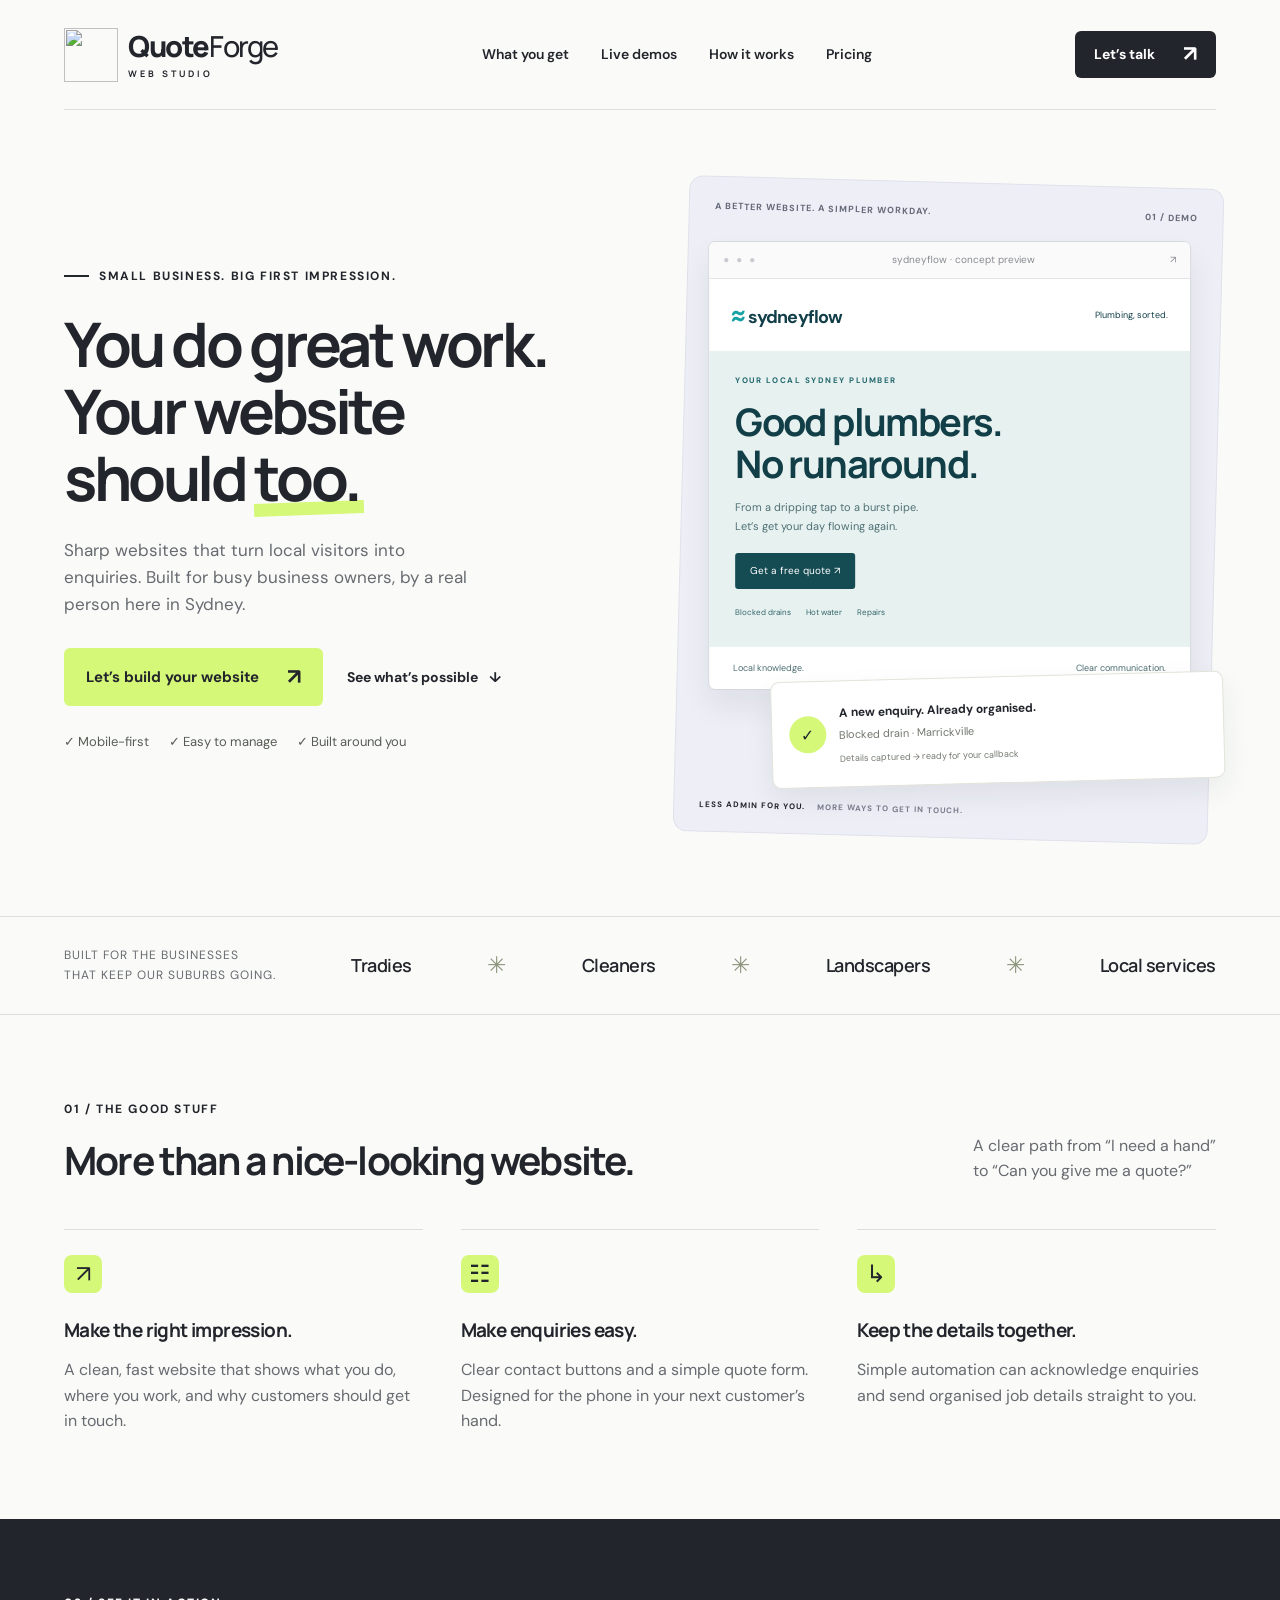
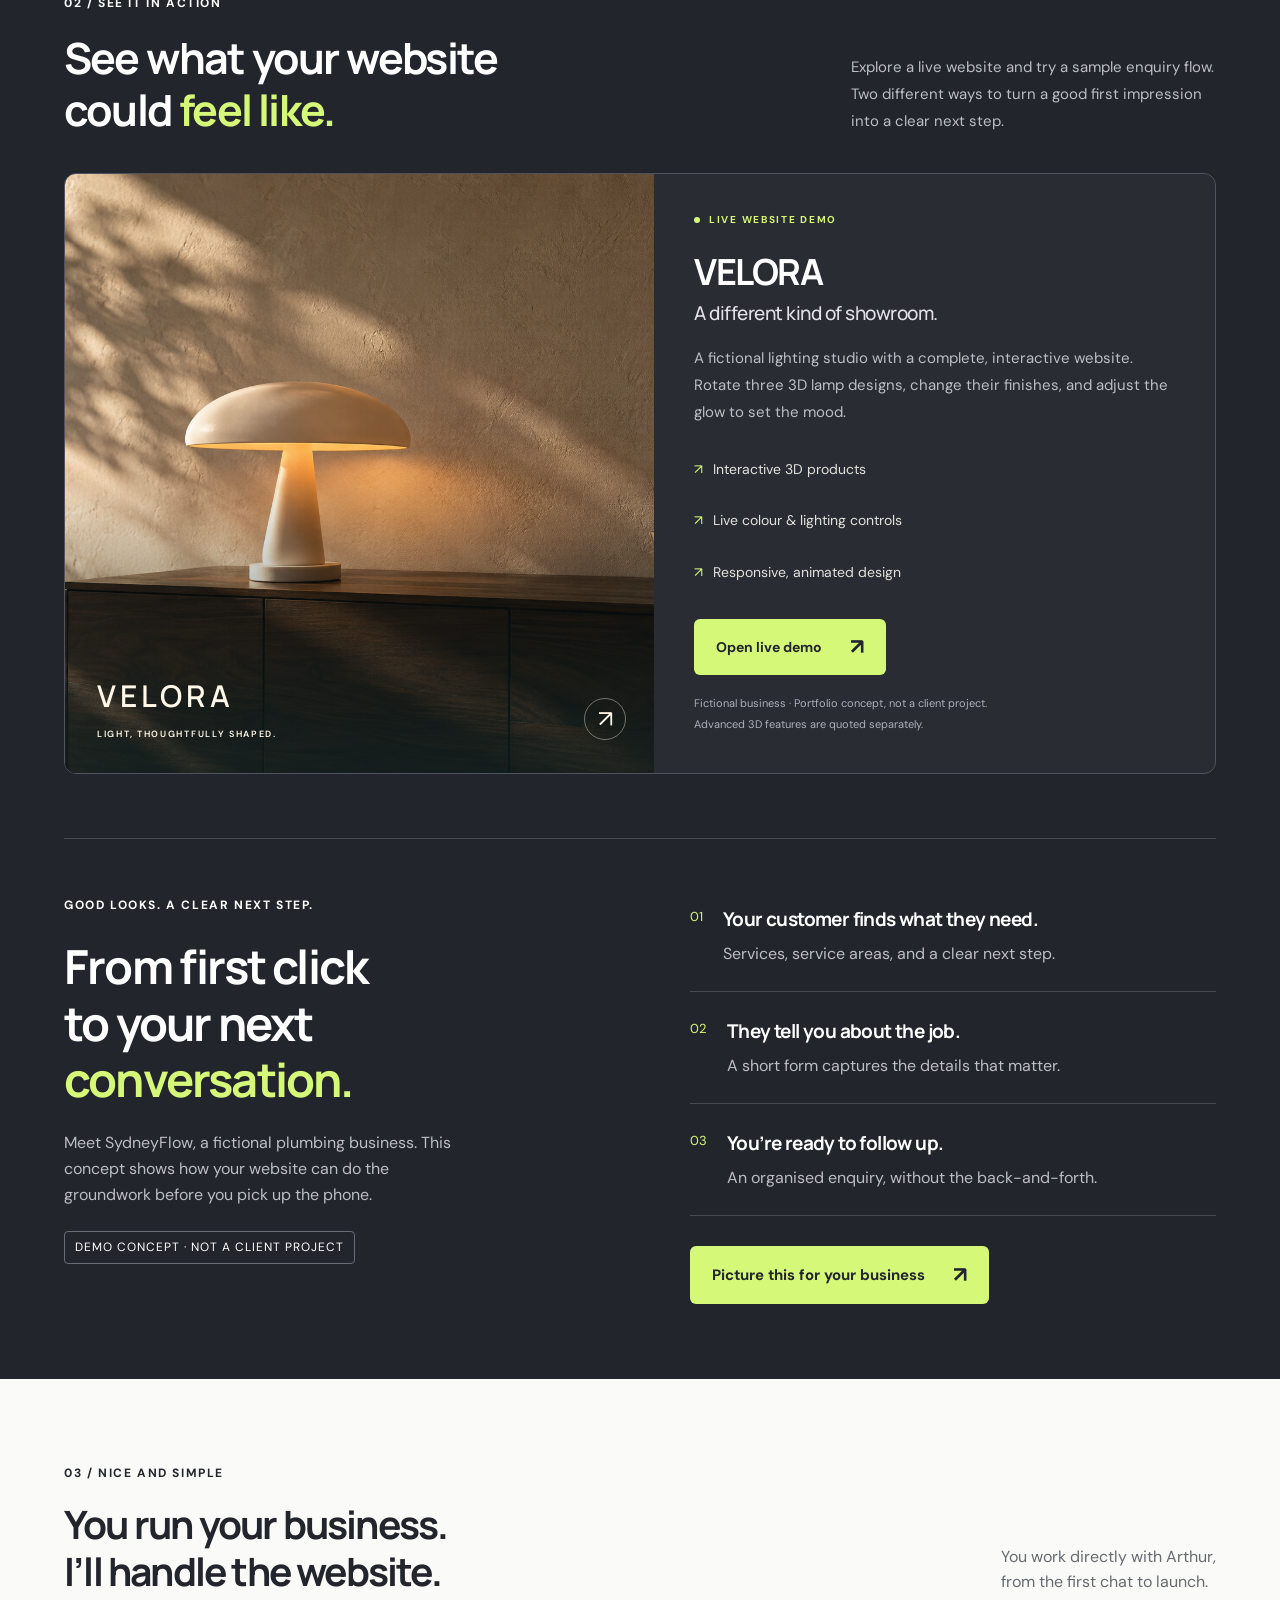
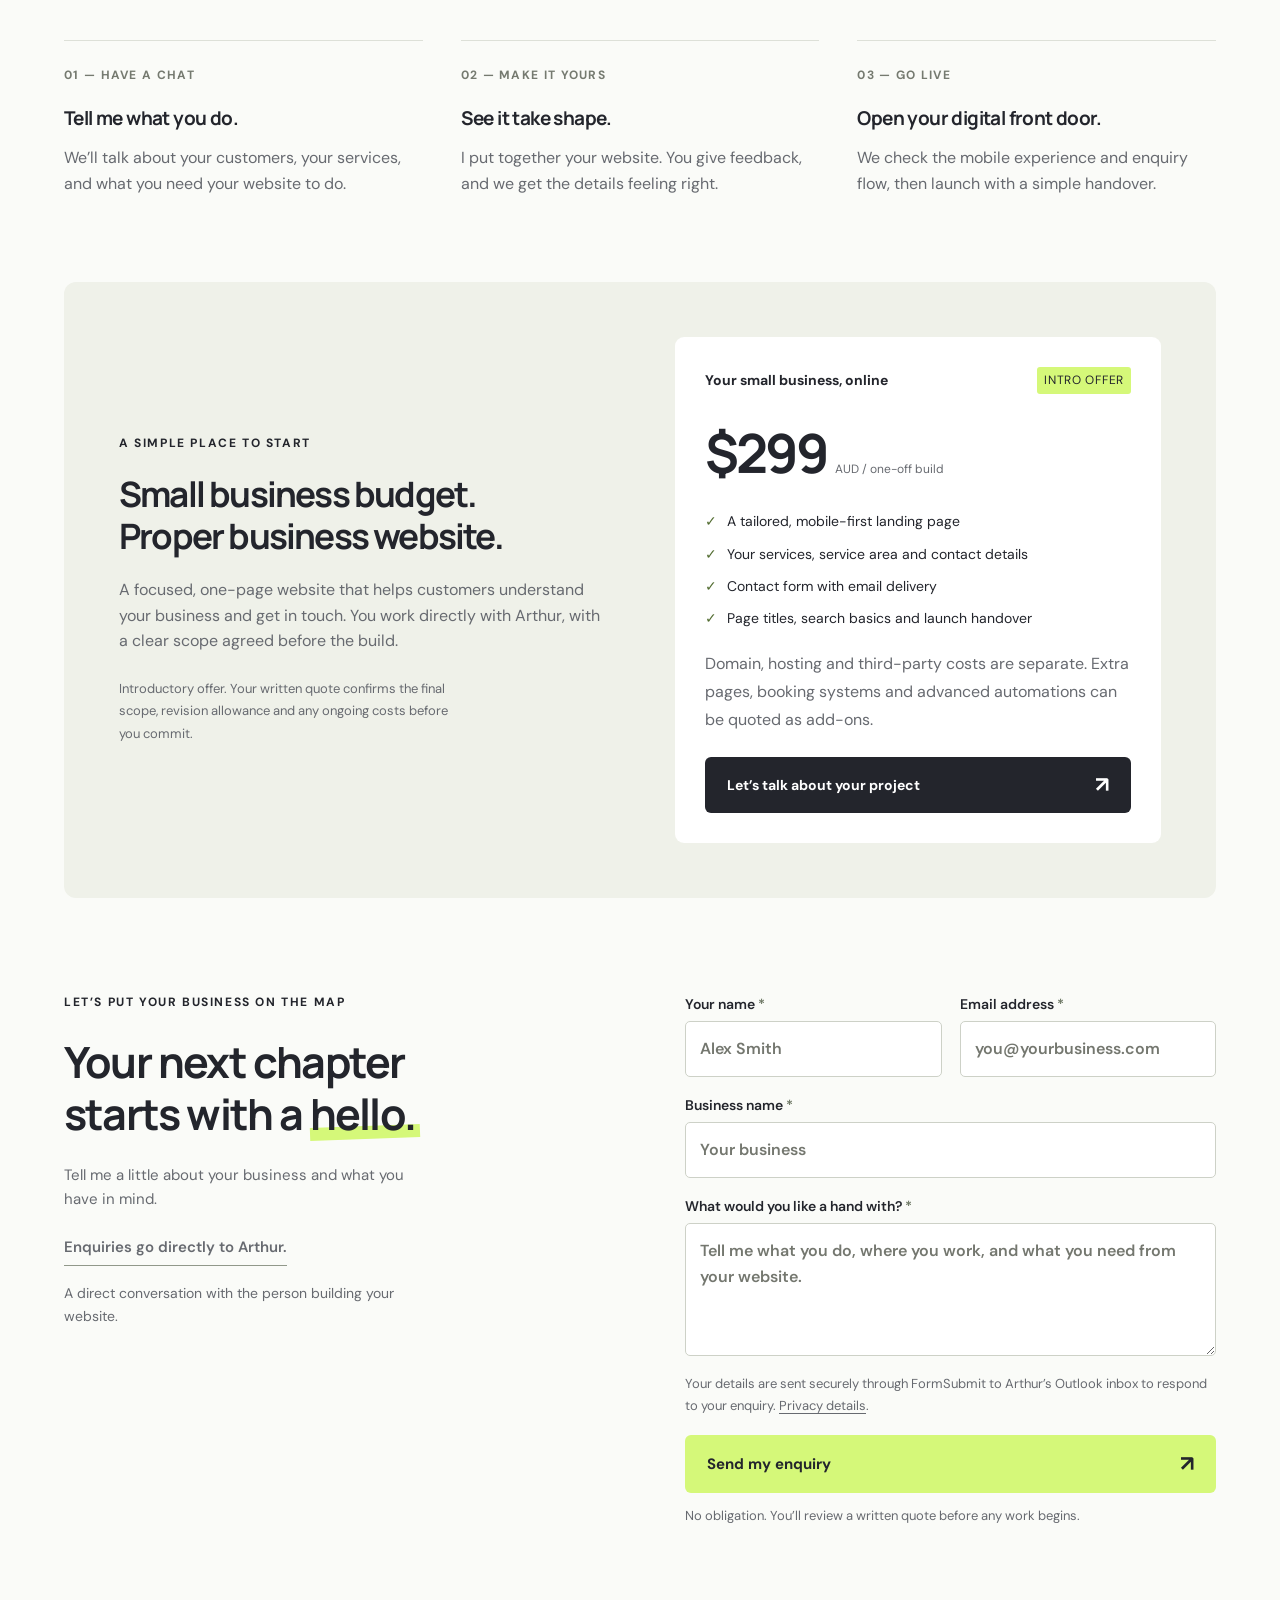
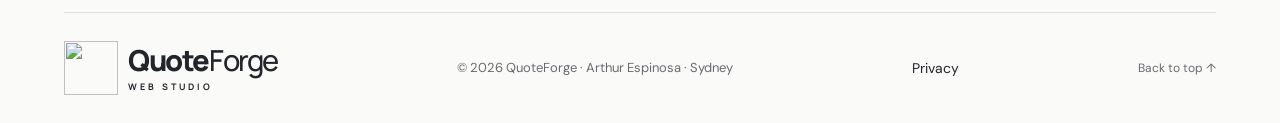
==== index.html @ d4b754ab "Feature VELORA as a live portfolio demo" ====
<!doctype html>
<html lang="en-AU"><head><meta charset="UTF-8"><meta name="viewport" content="width=device-width, initial-scale=1"><title>QuoteForge — Good business deserves a great website.</title><link rel="canonical" href="https://arthurespinosajr.github.io/quoteforge/"><meta name="theme-color" content="#23252c"><meta property="og:title" content="QuoteForge — Websites for small businesses"><meta property="og:description" content="Professional websites for Sydney tradies and local businesses. Work directly with Arthur. Introductory website builds from AUD $299."><meta property="og:type" content="website"><meta property="og:url" content="https://arthurespinosajr.github.io/quoteforge/"><meta name="description" content="Websites and simple enquiry systems for Sydney tradies and small local businesses. A freelance studio by Arthur."><link rel="icon" type="image/png" href="quoteforge-mark.png"><link rel="stylesheet" href="style.css"></head>
<body><a href="#main" class="skip-link">Skip to content</a><header class="nav wrap"><a href="#" class="logo" aria-label="QuoteForge home"><span class="mark" aria-hidden="true"><img src="quoteforge-mark.png" width="54" height="54" alt="" fetchpriority="high"></span><span class="brand-word"><b>Quote<i>Forge</i></b><span>WEB STUDIO</span></span></a><button class="menu-toggle" type="button" aria-label="Open navigation" aria-expanded="false" aria-controls="main-nav">Menu <span aria-hidden="true">☰</span></button><nav id="main-nav" aria-label="Main navigation"><a href="#offer">What you get</a><a href="#work">Live demos</a><a href="#process">How it works</a><a href="#pricing">Pricing</a></nav><a class="button small dark" href="#contact">Let’s talk <span>↗</span></a></header>
<main id="main"><section class="hero wrap"><div class="hero-copy"><div class="eyebrow"><span class="line"></span> SMALL BUSINESS. BIG FIRST IMPRESSION.</div><h1>You do great work.<br>Your website<br>should <em>too.</em></h1><p>Sharp websites that turn local visitors into enquiries. Built for busy business owners, by a real person here in Sydney.</p><div class="hero-actions"><a href="#contact" class="button lime">Let’s build your website <span>↗</span></a><a href="#work" class="text-link">See what’s possible <span>↓</span></a></div><div class="hero-note"><span>✓ Mobile-first</span><span>✓ Easy to manage</span><span>✓ Built around you</span></div></div>
<div class="showcase" aria-label="Illustrative website and enquiry system"><div class="showcase-label"><span>A BETTER WEBSITE. A SIMPLER WORKDAY.</span><span>01 / DEMO</span></div><div class="browser"><div class="browser-bar"><span class="lights">● ● ●</span><span>sydneyflow · concept preview</span><span>↗</span></div><div class="demo-nav"><b><span class="water">≈</span> sydneyflow</b><span>Plumbing, sorted.</span></div><div class="demo-content"><div class="demo-tag">YOUR LOCAL SYDNEY PLUMBER</div><h2>Good plumbers.<br>No runaround.</h2><p>From a dripping tap to a burst pipe.<br>Let’s get your day flowing again.</p><a href="#work" class="demo-button">Get a free quote ↗</a><div class="demo-services"><span>Blocked drains</span><span>Hot water</span><span>Repairs</span></div></div><div class="demo-bottom"><span>Local knowledge.</span><span>Clear communication.</span></div></div><div class="lead-card"><div class="check-icon">✓</div><div><b>A new enquiry. Already organised.</b><p>Blocked drain · Marrickville</p><span>Details captured → ready for your callback</span></div></div><div class="showcase-footer">LESS ADMIN FOR YOU. <span>MORE WAYS TO GET IN TOUCH.</span></div></div></section>
<div class="audience"><div class="wrap"><span>BUILT FOR THE BUSINESSES<br>THAT KEEP OUR SUBURBS GOING.</span><div>Tradies</div><i>✳</i><div>Cleaners</div><i>✳</i><div>Landscapers</div><i>✳</i><div>Local services</div></div></div>
<section id="offer" class="section wrap"><div class="section-top"><div><div class="eyebrow">01 / THE GOOD STUFF</div><h2>More than a nice-looking website.</h2></div><p>A clear path from “I need a hand”<br>to “Can you give me a quote?”</p></div><div class="benefits"><article><span class="feature-icon">↗</span><h3>Make the right impression.</h3><p>A clean, fast website that shows what you do, where you work, and why customers should get in touch.</p></article><article><span class="feature-icon">☷</span><h3>Make enquiries easy.</h3><p>Clear contact buttons and a simple quote form. Designed for the phone in your next customer’s hand.</p></article><article><span class="feature-icon">↳</span><h3>Keep the details together.</h3><p>Simple automation can acknowledge enquiries and send organised job details straight to you.</p></article></div></section>
<section id="work" class="work-section"><div class="wrap">
<div class="portfolio-heading"><div><div class="eyebrow">02 / SEE IT IN ACTION</div><h2>See what your website<br>could <em>feel like.</em></h2></div><p>Explore a live website and try a sample enquiry flow. Two different ways to turn a good first impression into a clear next step.</p></div>
<article class="live-demo" aria-labelledby="velora-demo-title">
<a class="live-demo-visual" href="https://arthurespinosajr.github.io/velora-lighting/" target="_blank" rel="noopener noreferrer" aria-label="Explore the VELORA lighting website (opens in a new tab)"><img src="velora-demo.png" width="1536" height="1024" loading="lazy" alt="A sculptural ivory lamp glowing on a walnut sideboard, from the VELORA lighting concept."><span class="demo-visual-caption"><b>VELORA</b><span>LIGHT, THOUGHTFULLY SHAPED.</span></span><span class="demo-visual-arrow" aria-hidden="true">↗</span></a>
<div class="live-demo-copy"><div class="live-demo-label"><span aria-hidden="true"></span> LIVE WEBSITE DEMO</div><h3 id="velora-demo-title">VELORA<br><span>A different kind of showroom.</span></h3><p>A fictional lighting studio with a complete, interactive website. Rotate three 3D lamp designs, change their finishes, and adjust the glow to set the mood.</p><ul class="demo-feature-list" aria-label="Demo features"><li>Interactive 3D products</li><li>Live colour &amp; lighting controls</li><li>Responsive, animated design</li></ul><a class="button lime" href="https://arthurespinosajr.github.io/velora-lighting/" target="_blank" rel="noopener noreferrer" aria-label="Open VELORA live demo (opens in a new tab)">Open live demo <span aria-hidden="true">↗</span></a><p class="live-demo-note">Fictional business · Portfolio concept, not a client project.<br>Advanced 3D features are quoted separately.</p></div>
</article>
<div class="work-grid enquiry-showcase"><div><div class="eyebrow">GOOD LOOKS. A CLEAR NEXT STEP.</div><h2>From first click<br>to your next<br><em>conversation.</em></h2><p>Meet SydneyFlow, a fictional plumbing business. This concept shows how your website can do the groundwork before you pick up the phone.</p><span class="pill">DEMO CONCEPT · NOT A CLIENT PROJECT</span></div><div class="journey"><div><span class="step-number">01</span><div><h3>Your customer finds what they need.</h3><p>Services, service areas, and a clear next step.</p></div></div><div><span class="step-number">02</span><div><h3>They tell you about the job.</h3><p>A short form captures the details that matter.</p></div></div><div><span class="step-number">03</span><div><h3>You’re ready to follow up.</h3><p>An organised enquiry, without the back-and-forth.</p></div></div><a class="button lime" href="#contact">Picture this for your business <span>↗</span></a></div></div>
</div></section>
<section id="process" class="section wrap"><div class="section-top"><div><div class="eyebrow">03 / NICE AND SIMPLE</div><h2>You run your business.<br>I’ll handle the website.</h2></div><p>You work directly with Arthur,<br>from the first chat to launch.</p></div><div class="process"><article><span>01 — HAVE A CHAT</span><h3>Tell me what you do.</h3><p>We’ll talk about your customers, your services, and what you need your website to do.</p></article><article><span>02 — MAKE IT YOURS</span><h3>See it take shape.</h3><p>I put together your website. You give feedback, and we get the details feeling right.</p></article><article><span>03 — GO LIVE</span><h3>Open your digital front door.</h3><p>We check the mobile experience and enquiry flow, then launch with a simple handover.</p></article></div></section>
<section class="wrap pricing" id="pricing"><div><div class="eyebrow">A SIMPLE PLACE TO START</div><h2>Small business budget.<br>Proper business website.</h2><p>A focused, one-page website that helps customers understand your business and get in touch. You work directly with Arthur, with a clear scope agreed before the build.</p><p class="price-note">Introductory offer. Your written quote confirms the final scope, revision allowance and any ongoing costs before you commit.</p></div><div class="price-card"><div class="price-top"><b>Your small business, online</b><span>INTRO OFFER</span></div><div class="price">$299 <span>AUD / one-off build</span></div><ul><li>A tailored, mobile-first landing page</li><li>Your services, service area and contact details</li><li>Contact form with email delivery</li><li>Page titles, search basics and launch handover</li></ul><p>Domain, hosting and third-party costs are separate. Extra pages, booking systems and advanced automations can be quoted as add-ons.</p><a href="#contact" class="button dark">Let’s talk about your project <span>↗</span></a></div></section>
<section id="contact" class="section wrap contact"><div><div class="eyebrow">LET’S PUT YOUR BUSINESS ON THE MAP</div><h2>Your next chapter<br>starts with a <em>hello.</em></h2><p>Tell me a little about your business and what you have in mind.</p><p class="contact-email">Enquiries go directly to Arthur.</p><p class="contact-small">A direct conversation with the person building your website.</p></div><form id="enquiry" action="https://formsubmit.co/bc0cf21b7b06923413ce9dccccace8c5" method="POST">
<input type="hidden" name="_subject" value="New QuoteForge website enquiry"><input type="hidden" name="_template" value="table"><input type="hidden" name="_captcha" value="true"><input type="hidden" name="_url" value="https://arthurespinosajr.github.io/quoteforge/"><input type="hidden" name="_next" value="https://arthurespinosajr.github.io/quoteforge/thank-you.html"><input type="hidden" name="_autoresponse" value="Thanks for getting in touch with QuoteForge. Arthur has received your website enquiry and will reply to discuss your project. This is an automatic acknowledgement."><div class="honeypot" aria-hidden="true"><label>Leave this field empty<input type="text" name="_honey" tabindex="-1" autocomplete="off"></label></div>
<div class="form-row"><label>Your name <span class="required">*</span><input required name="name" autocomplete="name" maxlength="100" placeholder="Alex Smith"></label><label>Email address <span class="required">*</span><input required type="email" name="email" autocomplete="email" maxlength="254" placeholder="you@yourbusiness.com"></label></div>
<label>Business name <span class="required">*</span><input required name="business" autocomplete="organization" maxlength="160" placeholder="Your business"></label>
<label>What would you like a hand with? <span class="required">*</span><textarea required name="message" rows="4" minlength="10" maxlength="4000" placeholder="Tell me what you do, where you work, and what you need from your website."></textarea></label>
<p class="form-privacy">Your details are sent securely through FormSubmit to Arthur’s Outlook inbox to respond to your enquiry. <a href="./privacy.html">Privacy details</a>.</p><button type="submit" class="button lime">Send my enquiry <span aria-hidden="true">↗</span></button><p id="form-status">No obligation. You’ll review a written quote before any work begins.</p><noscript><p>This form works without JavaScript.</p></noscript></form></section></main>
<footer class="wrap"><a href="#" class="logo" aria-label="QuoteForge home"><span class="mark" aria-hidden="true"><img src="quoteforge-mark.png" width="54" height="54" alt="" loading="lazy"></span><span class="brand-word"><b>Quote<i>Forge</i></b><span>WEB STUDIO</span></span></a><span>© 2026 QuoteForge · Arthur Espinosa · Sydney</span><a href="./privacy.html">Privacy</a><a href="#">Back to top ↑</a></footer><script src="script.js"></script></body></html>
---- style.css ----
@import url('https://fonts.googleapis.com/css2?family=DM+Sans:wght@400;500;600;700&family=Manrope:wght@400;500;600;700;800&display=swap');
:root{--ink:#23252c;--lime:#d5f879;--paper:#fafbf8;--muted:#676a70;--line:#dde0d8}*{box-sizing:border-box}html{scroll-behavior:smooth;scroll-padding-top:30px}body{margin:0;background:var(--paper);color:var(--ink);font-family:'DM Sans',Arial,sans-serif;font-size:16px;line-height:1.6}a{color:inherit;text-decoration:none}button,input,textarea{font:inherit}a:focus-visible,button:focus-visible{outline:3px solid #6e4be5;outline-offset:5px}.wrap{width:min(1240px,90%);margin:auto}.nav{height:110px;display:flex;align-items:center;justify-content:space-between;border-bottom:1px solid var(--line)}.logo{font-family:Manrope,Arial,sans-serif;font-weight:800;font-size:27px;letter-spacing:-1.5px;display:flex;align-items:center;gap:9px}.dot{margin-left:-9px}.mark{display:inline-flex;background:var(--lime);width:35px;height:35px;align-items:center;justify-content:center;font-size:25px;border-radius:8px;position:relative}.mark span{font-size:19px;margin-left:-3px;margin-top:-8px}nav{display:flex;gap:32px;font-size:14px;font-weight:600}nav a:hover,.text-link:hover{text-decoration:underline;text-underline-offset:5px}.button{display:inline-flex;align-items:center;justify-content:space-between;gap:28px;padding:17px 22px;border:0;border-radius:6px;font-weight:700;font-size:15px;cursor:pointer;transition:transform .2s,box-shadow .2s}.button:hover{transform:translateY(-3px);box-shadow:0 7px 18px #23252c15}.button span{font-size:22px;line-height:1}.small{padding:12px 19px;font-size:14px}.dark{background:var(--ink);color:white}.lime{background:var(--lime);color:var(--ink)}.hero{padding-top:72px;padding-bottom:78px;display:grid;grid-template-columns:1.05fr 1fr;gap:55px;align-items:center}.eyebrow{font-size:12px;letter-spacing:1.6px;font-weight:700;display:flex;align-items:center;gap:10px}.line{display:inline-block;width:25px;height:2px;background:var(--ink)}h1,h2,h3,p{margin:0}h1,h2,h3{font-family:Manrope,Arial,sans-serif}h1{font-size:clamp(44px,4.8vw,67px);line-height:1.09;letter-spacing:-3.8px;margin:25px 0}em{font-style:normal;position:relative;z-index:0;white-space:nowrap}em:after{content:'';position:absolute;bottom:4px;height:13px;left:0;right:-5px;background:var(--lime);z-index:-1;transform:rotate(-2deg)}.hero-copy>p{font-size:17px;color:var(--muted);max-width:420px}.hero-actions{display:flex;gap:24px;align-items:center;margin-top:30px}.text-link{font-size:14px;font-weight:700}.text-link span{padding-left:8px}.hero-note{display:flex;gap:20px;font-size:12px;margin-top:26px;color:#575c54}.showcase{background:#edeef6;border:1px solid #e0e1eb;border-radius:14px;padding:22px 25px 20px;position:relative;min-height:473px;transform:rotate(1.5deg)}.showcase-label{display:flex;justify-content:space-between;font-size:9px;font-weight:700;letter-spacing:1px;margin-bottom:22px;color:#656877}.browser{background:#fff;box-shadow:0 16px 30px #23252c12;border-radius:7px;overflow:hidden;transform:rotate(-1.5deg);border:1px solid #d6d8df}.browser-bar{display:flex;justify-content:space-between;align-items:center;background:#fafafa;padding:10px 14px;font-size:10px;color:#898b92;border-bottom:1px solid #e4e5e8}.lights{color:#c9cbd0;letter-spacing:2px}.demo-nav{display:flex;align-items:center;justify-content:space-between;padding:16px 22px;color:#123f49}.demo-nav b{font-size:18px;letter-spacing:-.8px}.water{color:#16a2a4;font-size:25px}.demo-nav>span{font-size:9px}.demo-content{padding:23px 26px 28px;background:#e6f1f0}.demo-tag{font-size:8px;letter-spacing:1.5px;font-weight:700;color:#24676d}.demo-content h2{font-size:38px;line-height:1.1;letter-spacing:-1.6px;color:#113e47;margin:14px 0}.demo-content p{font-size:11px;line-height:1.7;color:#507075}.demo-button{display:inline-block;padding:10px 15px;background:#154b53;color:white;font-size:10px;border-radius:3px;margin:17px 0}.demo-services{display:flex;gap:15px;font-size:8px;color:#34656a}.demo-bottom{display:flex;justify-content:space-between;padding:14px 24px;font-size:9px;color:#4b6c70}.lead-card{display:flex;gap:13px;align-items:center;position:relative;margin:-15px -40px 0 70px;padding:17px;background:white;border:1px solid #e1e4d9;border-radius:9px;box-shadow:0 12px 28px #23252c12;transform:rotate(-3deg)}.check-icon{background:var(--lime);width:37px;height:37px;display:grid;place-items:center;border-radius:50%;flex-shrink:0}.lead-card b{font-size:12px}.lead-card p{font-size:11px;color:#72776e;margin-top:2px}.lead-card div>span{font-size:9px;color:#747a70}.showcase-footer{font-size:8px;letter-spacing:1px;margin-top:22px;font-weight:700}.showcase-footer span{color:#7c7e8d;margin-left:9px}.audience{border-block:1px solid var(--line);padding:28px 0}.audience .wrap{display:flex;align-items:center;justify-content:space-between;gap:20px}.audience span{font-size:10px;letter-spacing:1px;line-height:1.7;color:var(--muted)}.audience div div{font-family:Manrope,sans-serif;font-size:18px;font-weight:600;letter-spacing:-.5px}.audience i{font-style:normal;color:#8c957c;font-size:23px}.section{padding:85px 0}.section-top{display:flex;justify-content:space-between;align-items:end;gap:30px;margin-bottom:45px}h2{font-size:39px;line-height:1.2;letter-spacing:-1.8px}.section-top h2{margin-top:18px}.section-top>p{color:var(--muted);font-size:15px}.benefits,.process{display:grid;grid-template-columns:repeat(3,1fr);gap:38px}.benefits article{border-top:1px solid var(--line);padding-top:25px}.feature-icon{width:38px;height:38px;background:#edf0e7;border-radius:8px;display:grid;place-items:center;font-size:24px;margin-bottom:22px}h3{font-size:19px;letter-spacing:-.6px;margin-bottom:12px}.benefits p,.process p{font-size:15px;color:var(--muted)}.work-section{background:var(--ink);color:white;padding:75px 0}.work-grid{display:grid;grid-template-columns:1fr 1fr;gap:100px}.work-grid h2{font-size:47px;margin:23px 0}.work-grid em{color:var(--lime)}.work-grid em:after{display:none}.work-grid p{color:#bcbec5;font-size:15px;max-width:390px}.pill{display:inline-block;font-size:10px;letter-spacing:1px;border:1px solid #686c75;border-radius:4px;padding:6px 10px;margin-top:24px}.journey>div{display:flex;gap:20px;padding:24px 0;border-bottom:1px solid #494b53}.journey>div:first-child{padding-top:8px}.step-number{font-size:13px;color:var(--lime);padding-top:3px}.journey h3{font-size:19px;margin-bottom:7px}.journey .button{margin-top:30px}.process article{border-top:1px solid var(--line);padding-top:25px}.process article>span{display:block;font-size:11px;font-weight:700;letter-spacing:1.3px;color:#757a70;margin-bottom:18px}.pricing{display:grid;grid-template-columns:1fr 1fr;gap:70px;background:#eff1e9;padding:55px;border-radius:12px;align-items:center}.pricing h2{margin:20px 0;font-size:35px}.pricing p{font-size:15px;color:var(--muted)}.pricing .price-note{font-size:12px;margin-top:24px;max-width:330px}.price-card{padding:30px;background:white;border-radius:9px}.price-top{display:flex;justify-content:space-between;gap:12px;align-items:center}.price-top b{font-size:14px}.price-top>span{font-size:9px;letter-spacing:.7px;background:var(--lime);padding:4px 7px;border-radius:3px;white-space:nowrap}.price{font-family:Manrope,sans-serif;font-size:54px;font-weight:700;letter-spacing:-3px;margin:15px 0}.price>span{font-family:'DM Sans',sans-serif;font-weight:400;font-size:12px;letter-spacing:0;color:var(--muted)}ul{list-style:none;padding:0;margin:0 0 20px}li{font-size:14px;margin:10px 0}li:before{content:'✓';margin-right:10px;color:#526c30}.price-card>p{font-size:12px}.price-card .button{width:100%;margin-top:23px;font-size:14px}.contact{display:grid;grid-template-columns:1fr 1fr;gap:90px;padding-top:95px}.contact h2{margin:24px 0;font-size:43px}.contact p{color:var(--muted);font-size:15px;max-width:350px}.contact .pill{color:#70776b;border-color:#cbd1c2}.form-row{display:grid;grid-template-columns:1fr 1fr;gap:18px}label{display:block;font-size:13px;font-weight:600;margin-bottom:17px}input,textarea{display:block;width:100%;background:transparent;border:1px solid #cdd1c7;border-radius:5px;padding:12px;margin-top:6px;font-size:14px;resize:vertical}input:focus,textarea:focus{outline:2px solid #8dad4c;outline-offset:2px}form .button{width:100%}form #form-status{font-size:12px;margin-top:12px;max-width:none}footer{border-top:1px solid var(--line);padding:28px 0;display:flex;justify-content:space-between;align-items:center;gap:20px}footer .logo{font-size:22px}footer>span,footer>a:last-child{font-size:12px;color:var(--muted)}@media(min-width:1600px){.hero{padding-block:95px}}@media(max-width:1050px){.hero{gap:30px}h1{font-size:50px}.hero-actions{align-items:start;flex-direction:column;gap:16px}.showcase{padding:18px}.lead-card{margin-right:-25px;margin-left:25px}.hero-note{gap:12px;font-size:10px}.work-grid{gap:55px}.pricing{gap:30px;padding:35px}.contact{gap:45px}.audience div div{font-size:15px}.showcase-label{font-size:8px}}@media(max-width:760px){.nav{height:85px}.logo{font-size:24px}nav{display:none}.nav .button{font-size:12px;padding:11px 14px}.hero{grid-template-columns:1fr;padding:44px 0 45px;gap:43px}h1{font-size:54px;letter-spacing:-3px}.hero-copy>p{font-size:16px;max-width:500px}.hero-actions{flex-direction:row;align-items:center;gap:20px}.hero-actions .button{font-size:13px;padding:15px;gap:12px}.text-link{font-size:12px}.hero-note{font-size:11px;gap:20px}.showcase{max-width:500px;width:96%;margin:auto;min-height:0}.lead-card{margin-right:-16px}.showcase-label{font-size:8px}.demo-content h2{font-size:36px}.audience .wrap{flex-wrap:wrap;justify-content:center;gap:12px 20px}.audience span{flex-basis:100%;text-align:center;margin-bottom:8px}.audience span br{display:none}.audience div div{font-size:13px}.audience i{font-size:17px}.section{padding:55px 0}.section-top{display:block;margin-bottom:32px}.section-top>p{margin-top:20px}.section-top>p br{display:none}h2{font-size:32px}.benefits,.process{grid-template-columns:1fr;gap:28px}.benefits article{display:grid;grid-template-columns:42px 1fr;gap:0 17px}.feature-icon{grid-row:span 2}.benefits h3{font-size:19px}.work-section{padding:50px 0}.work-grid{grid-template-columns:1fr;gap:28px}.work-grid h2{font-size:40px}.work-grid p{max-width:100%}.journey h3{font-size:18px}.pricing{grid-template-columns:1fr;padding:25px;gap:30px}.pricing h2{font-size:31px}.price-card{padding:22px}.price-top{align-items:start}.price-top b{font-size:12px}.price{font-size:49px}.contact{grid-template-columns:1fr;gap:30px}.contact h2{font-size:37px}.form-row{grid-template-columns:1fr;gap:0}footer{flex-wrap:wrap;padding:25px 0}footer>span{order:3;flex-basis:100%;font-size:11px}.eyebrow{font-size:10px;letter-spacing:1.1px}}@media(prefers-reduced-motion:reduce){html{scroll-behavior:auto}.button{transition:none}}
.interactive-demo{grid-column:1/-1;border-top:1px solid #494b53;padding-top:30px;display:grid;grid-template-columns:1fr 1fr;gap:18px 45px}.interactive-demo>.eyebrow,.interactive-demo>p{grid-column:1/-1}.interactive-demo>p{max-width:none}.demo-fields{display:grid;grid-template-columns:1fr 1fr;gap:18px}.demo-fields input,.demo-fields select{display:block;width:100%;font:inherit;font-size:14px;background:#30323b;color:white;border:1px solid #6b6e79;border-radius:5px;padding:12px;margin-top:6px}.interactive-demo .button{width:100%}.demo-result{border:1px dashed #777b85;border-radius:6px;padding:22px;align-self:stretch}.demo-result b{font-size:16px}.demo-result p{margin-top:10px;font-size:13px}.demo-result.ready{border:1px solid #d5f879;background:#2e3529}.demo-result.ready b{color:#d5f879}@media(max-width:760px){.interactive-demo{grid-template-columns:1fr;gap:18px}.demo-fields{grid-template-columns:1fr}.interactive-demo>.eyebrow,.interactive-demo>p{grid-column:auto}} 

/* Live-site refinements */
.skip-link{position:fixed;left:16px;top:-80px;z-index:100;background:var(--ink);color:white;padding:12px 18px;border-radius:5px}.skip-link:focus{top:14px}.menu-toggle{display:none}.nav{position:relative}.contact-email{display:inline-block;margin-top:24px;border-bottom:1px solid #91988a;padding-bottom:6px;font-weight:600;overflow-wrap:anywhere}.contact .contact-small{font-size:14px;margin-top:16px}.contact .form-privacy{font-size:13px;max-width:none;line-height:1.7;margin-bottom:18px}.form-privacy a{text-decoration:underline;text-underline-offset:3px}.honeypot{display:none}.required{color:#697460}label{font-size:14px}input,textarea{font-size:16px;background:white;padding:14px}input::placeholder,textarea::placeholder{color:#74776f;opacity:1}form #form-status{font-size:13px;line-height:1.7}.price-card>p,.pricing .price-note{font-size:13px;line-height:1.75}.price-top>span,.pill{font-size:12px}.hero-note{font-size:13px}.benefits p,.process p,.work-grid p,.pricing p,.section-top>p{font-size:16px}.audience span{font-size:12px}.process article>span{font-size:12px}.feature-icon{background:var(--lime)}footer>a{font-size:14px}footer>span{font-size:13px}.work-grid{row-gap:48px}.demo-result p{font-size:14px}.interactive-demo>p{font-size:16px}h1{letter-spacing:-.055em}.hero .showcase{transition:transform .3s}.showcase:hover{transform:rotate(0)}@media(max-width:1050px){nav{gap:18px}}@media(max-width:760px){.menu-toggle{display:inline-flex;align-items:center;gap:9px;background:none;border:1px solid var(--line);border-radius:5px;padding:8px 11px;font-size:14px}.nav{gap:12px}.nav>.small{display:none}.nav nav.is-open{display:flex;position:absolute;left:0;right:0;top:74px;z-index:20;background:white;padding:22px;box-shadow:0 12px 22px #23252c15;border:1px solid var(--line);border-radius:8px;flex-direction:column;gap:18px;font-size:16px}.hero-note{font-size:12px;gap:12px;flex-wrap:wrap}.hero-actions{flex-wrap:wrap}.hero-actions .button{font-size:14px}.eyebrow{font-size:12px;letter-spacing:.08em}.audience div div{font-size:14px}.price-top{flex-direction:column;gap:9px}.price-top b{font-size:16px}.price>span{font-size:14px}.price-card .button{gap:15px}.contact-email{font-size:14px}.pricing{width:90%}footer{font-size:14px}footer>span{font-size:12px}}@media(max-width:360px){h1{font-size:45px}.hero-actions{align-items:flex-start;flex-direction:column}.lead-card{margin-left:0}.demo-content h2{font-size:30px}}@media(prefers-reduced-motion:reduce){.hero .showcase{transition:none}}

.brand-word{display:flex;flex-direction:column;line-height:1.05;letter-spacing:-1.2px}.brand-word>span{font-size:10px;letter-spacing:2.2px;margin-top:6px;font-weight:700}.logo .mark{font-size:23px;letter-spacing:0;width:39px;height:39px}.nav .logo{gap:11px}footer .brand-word{font-size:23px}@media(max-width:760px){.brand-word{font-size:24px}.brand-word>span{font-size:9px;letter-spacing:1.9px}.menu-toggle{white-space:nowrap;flex-shrink:0}.nav .logo{min-width:0}}

.nav .brand-word{font-size:25px;letter-spacing:-1px}.brand-word>span{letter-spacing:3px}@media(max-width:760px){.nav .brand-word{font-size:23px}.nav .logo{gap:8px}.logo .mark{width:34px;height:34px;font-size:21px}}

/* QuoteForge: quotation emblem and two-weight wordmark. */
.logo .mark{width:54px;height:54px;flex:0 0 54px;background:none;border-radius:0}.mark img{display:block;width:100%;height:100%;object-fit:contain}.nav .logo,footer .logo{gap:10px}.nav .brand-word,footer .brand-word{font-size:29px;letter-spacing:-1.4px}.brand-word>b{font-weight:800;white-space:nowrap;line-height:1.05}.brand-word>b>i{font-style:normal;font-weight:500}.brand-word .wordmark-dot{color:#6c842e}.brand-word>span{font-size:9px;font-weight:700;letter-spacing:3px;margin-top:7px}.logo:hover .mark{transform:translateX(2px)}.logo .mark{transition:transform .2s ease}@media(max-width:760px){.logo .mark{width:46px;height:46px;flex-basis:46px}.nav .brand-word,footer .brand-word{font-size:26px}.nav .logo{gap:7px}.brand-word>span{font-size:8px;letter-spacing:2.6px}}@media(prefers-reduced-motion:reduce){.logo .mark{transition:none}.logo:hover .mark{transform:none}}

/* Live portfolio demo */
.portfolio-heading{display:flex;justify-content:space-between;align-items:end;gap:45px;margin-bottom:38px}.portfolio-heading h2{font-size:43px;margin-top:19px}.portfolio-heading h2 em{color:var(--lime)}.portfolio-heading h2 em:after{display:none}.portfolio-heading>p{max-width:365px;color:#bcbec5;font-size:15px;line-height:1.8}.live-demo{display:grid;grid-template-columns:1.05fr 1fr;border:1px solid #50535b;border-radius:12px;overflow:hidden;background:#292c33}.live-demo-visual{position:relative;display:block;background:#112426;overflow:hidden;min-height:480px}.live-demo-visual img{display:block;width:100%;height:100%;object-fit:cover;object-position:39% 50%;position:absolute;inset:0;transition:transform .6s ease}.live-demo-visual:after{content:'';position:absolute;inset:0;background:linear-gradient(180deg,transparent 50%,#112426b8 100%);pointer-events:none}.live-demo-visual:hover img{transform:scale(1.035)}.demo-visual-caption{position:absolute;bottom:32px;left:32px;right:80px;z-index:1;color:#fff8e9;display:flex;flex-direction:column;gap:7px}.demo-visual-caption b{font-family:Manrope,Arial,sans-serif;font-size:30px;letter-spacing:4px;font-weight:600}.demo-visual-caption>span{font-size:9px;font-weight:600;letter-spacing:1.7px}.demo-visual-arrow{position:absolute;bottom:33px;right:28px;z-index:1;display:grid;place-items:center;width:42px;height:42px;border:1px solid #fff8e966;border-radius:50%;font-size:24px;color:#fff8e9}.live-demo-copy{padding:38px 40px;align-self:center}.live-demo-label{font-size:10px;font-weight:700;letter-spacing:1.7px;display:flex;align-items:center;gap:9px;color:var(--lime)}.live-demo-label>span{width:6px;height:6px;border-radius:50%;background:var(--lime)}.live-demo-copy h3{font-size:36px;letter-spacing:-1.4px;line-height:1.3;margin:21px 0 19px}.live-demo-copy h3>span{display:block;font-size:19px;letter-spacing:-.5px;font-weight:500;color:#e1e2e7;margin-top:5px}.live-demo-copy>p{font-size:15px;line-height:1.8;color:#bcbec5}.demo-feature-list{list-style:none;padding:0;margin:22px 0 26px;display:flex;flex-direction:column;gap:9px;font-size:13px;color:#e0e3db}.demo-feature-list li:before{content:'↗';margin-right:10px;color:var(--lime)}.live-demo-copy .button{font-size:14px}.live-demo-copy .live-demo-note{font-size:11px;line-height:1.9;margin-top:18px;color:#abb0b9}.enquiry-showcase{margin-top:64px;padding-top:57px;border-top:1px solid #494b53}.live-demo-visual:focus-visible{outline:3px solid var(--lime);outline-offset:-6px}.live-demo-copy .button:focus-visible{outline-color:white}@media(max-width:1050px){.live-demo-copy{padding:30px}.live-demo-visual{min-height:490px}.portfolio-heading>p{max-width:300px}.portfolio-heading h2{font-size:37px}.live-demo-copy h3{font-size:32px}.live-demo-copy h3>span{font-size:17px}}@media(max-width:760px){.portfolio-heading{display:block;margin-bottom:28px}.portfolio-heading h2{font-size:35px}.portfolio-heading>p{margin-top:23px;max-width:none;font-size:15px}.live-demo{grid-template-columns:1fr}.live-demo-visual{min-height:0;aspect-ratio:1.25}.live-demo-copy{padding:28px 25px 30px}.live-demo-copy h3{font-size:33px;margin-top:19px}.live-demo-copy h3>span{font-size:18px}.live-demo-copy>p{font-size:15px}.demo-visual-caption{left:25px;bottom:24px}.demo-visual-caption b{font-size:27px}.demo-visual-caption>span{font-size:8px;letter-spacing:1.3px}.demo-visual-arrow{bottom:25px;right:23px;width:36px;height:36px;font-size:21px}.enquiry-showcase{margin-top:45px;padding-top:40px}.live-demo-note{max-width:100%}}@media(max-width:360px){.portfolio-heading h2{font-size:30px}.live-demo-copy{padding-inline:21px}.live-demo-copy h3>span{font-size:16px}.demo-visual-caption>span{font-size:7px;letter-spacing:.8px}}@media(prefers-reduced-motion:reduce){.live-demo-visual img{transition:none}.live-demo-visual:hover img{transform:none}}
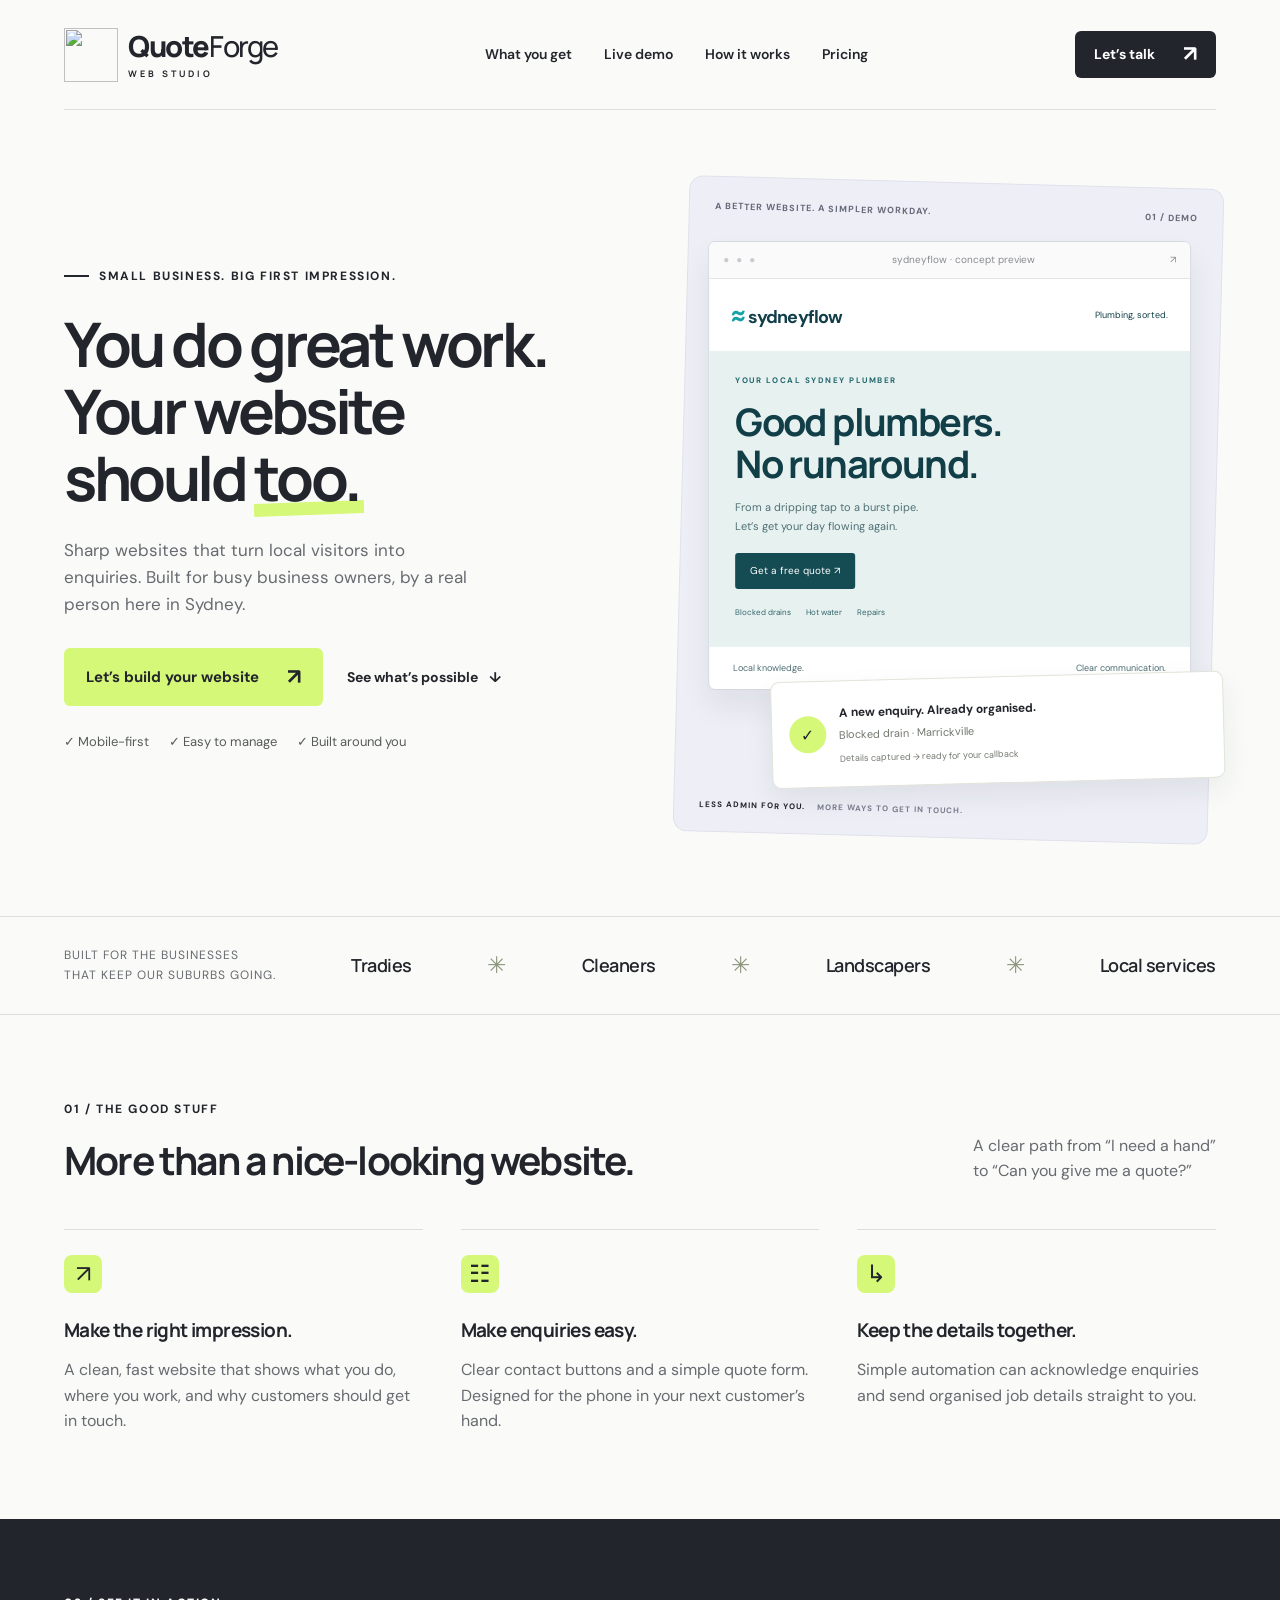
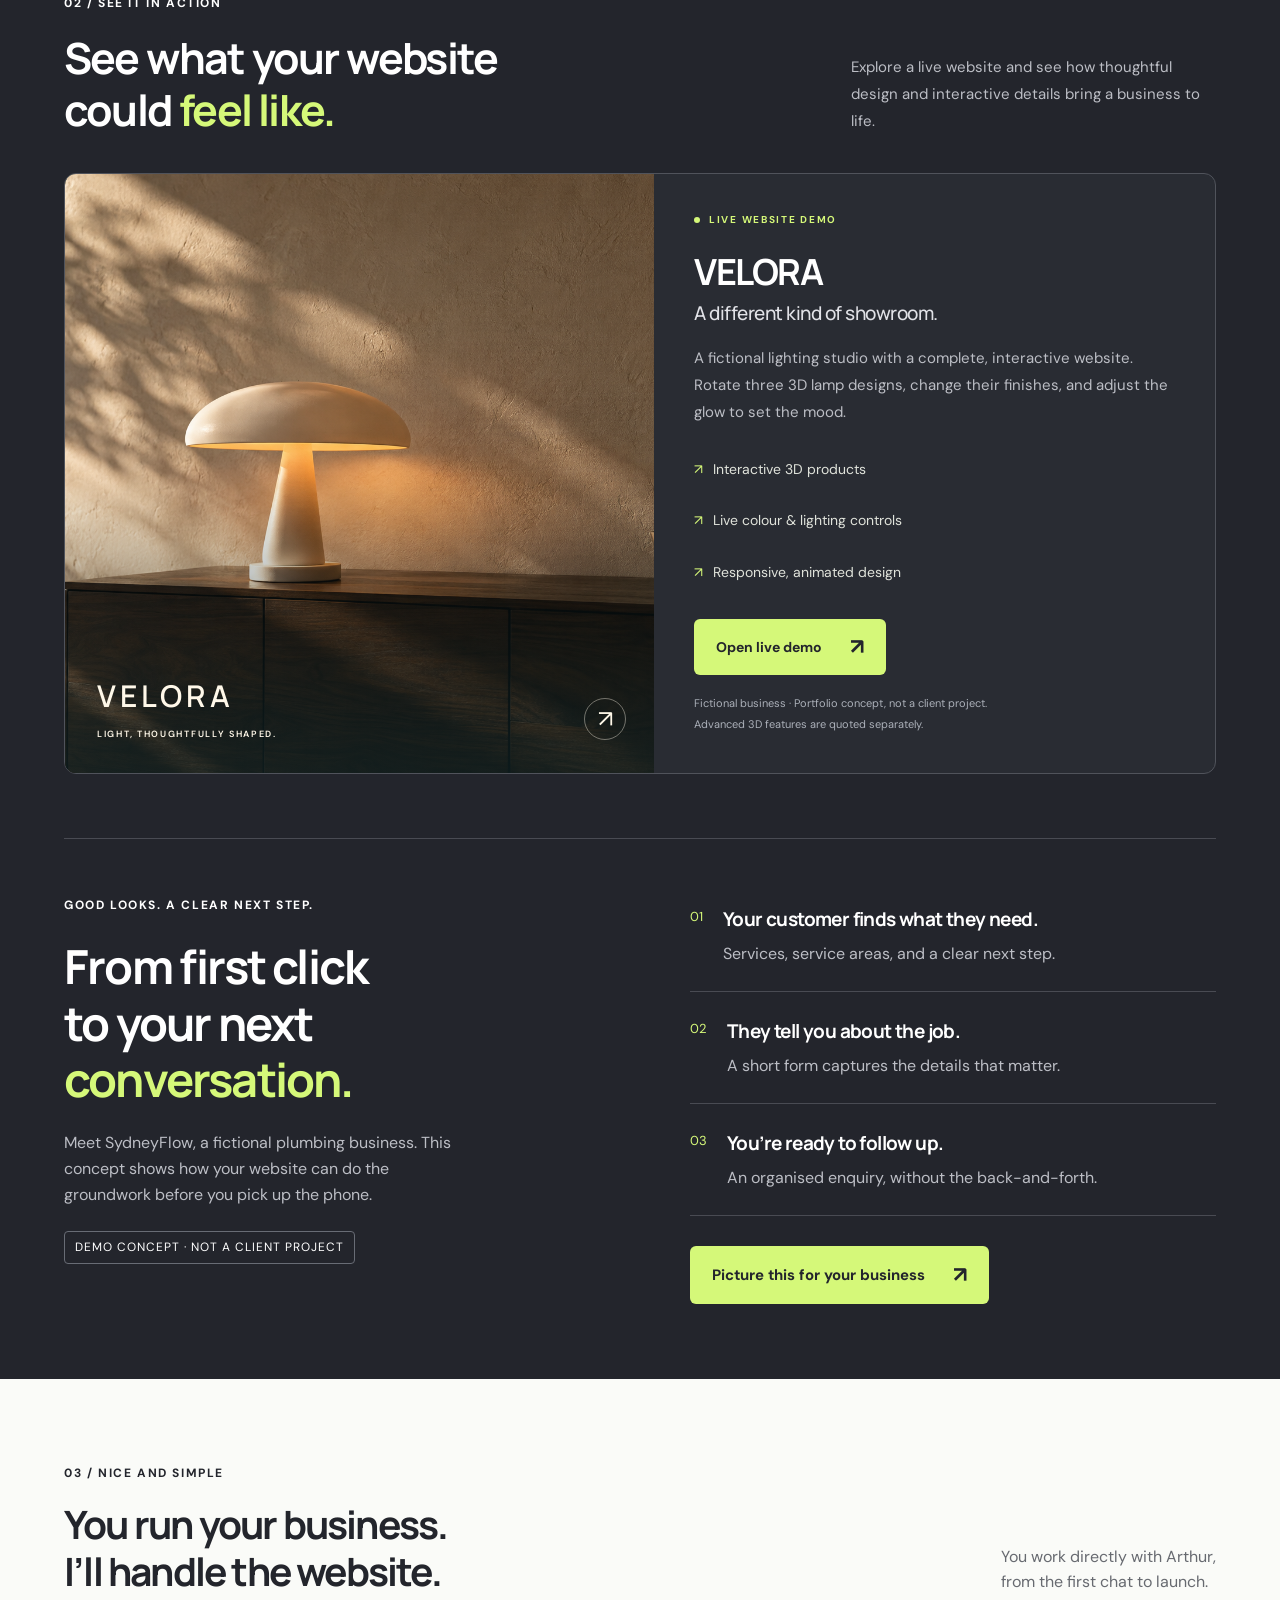
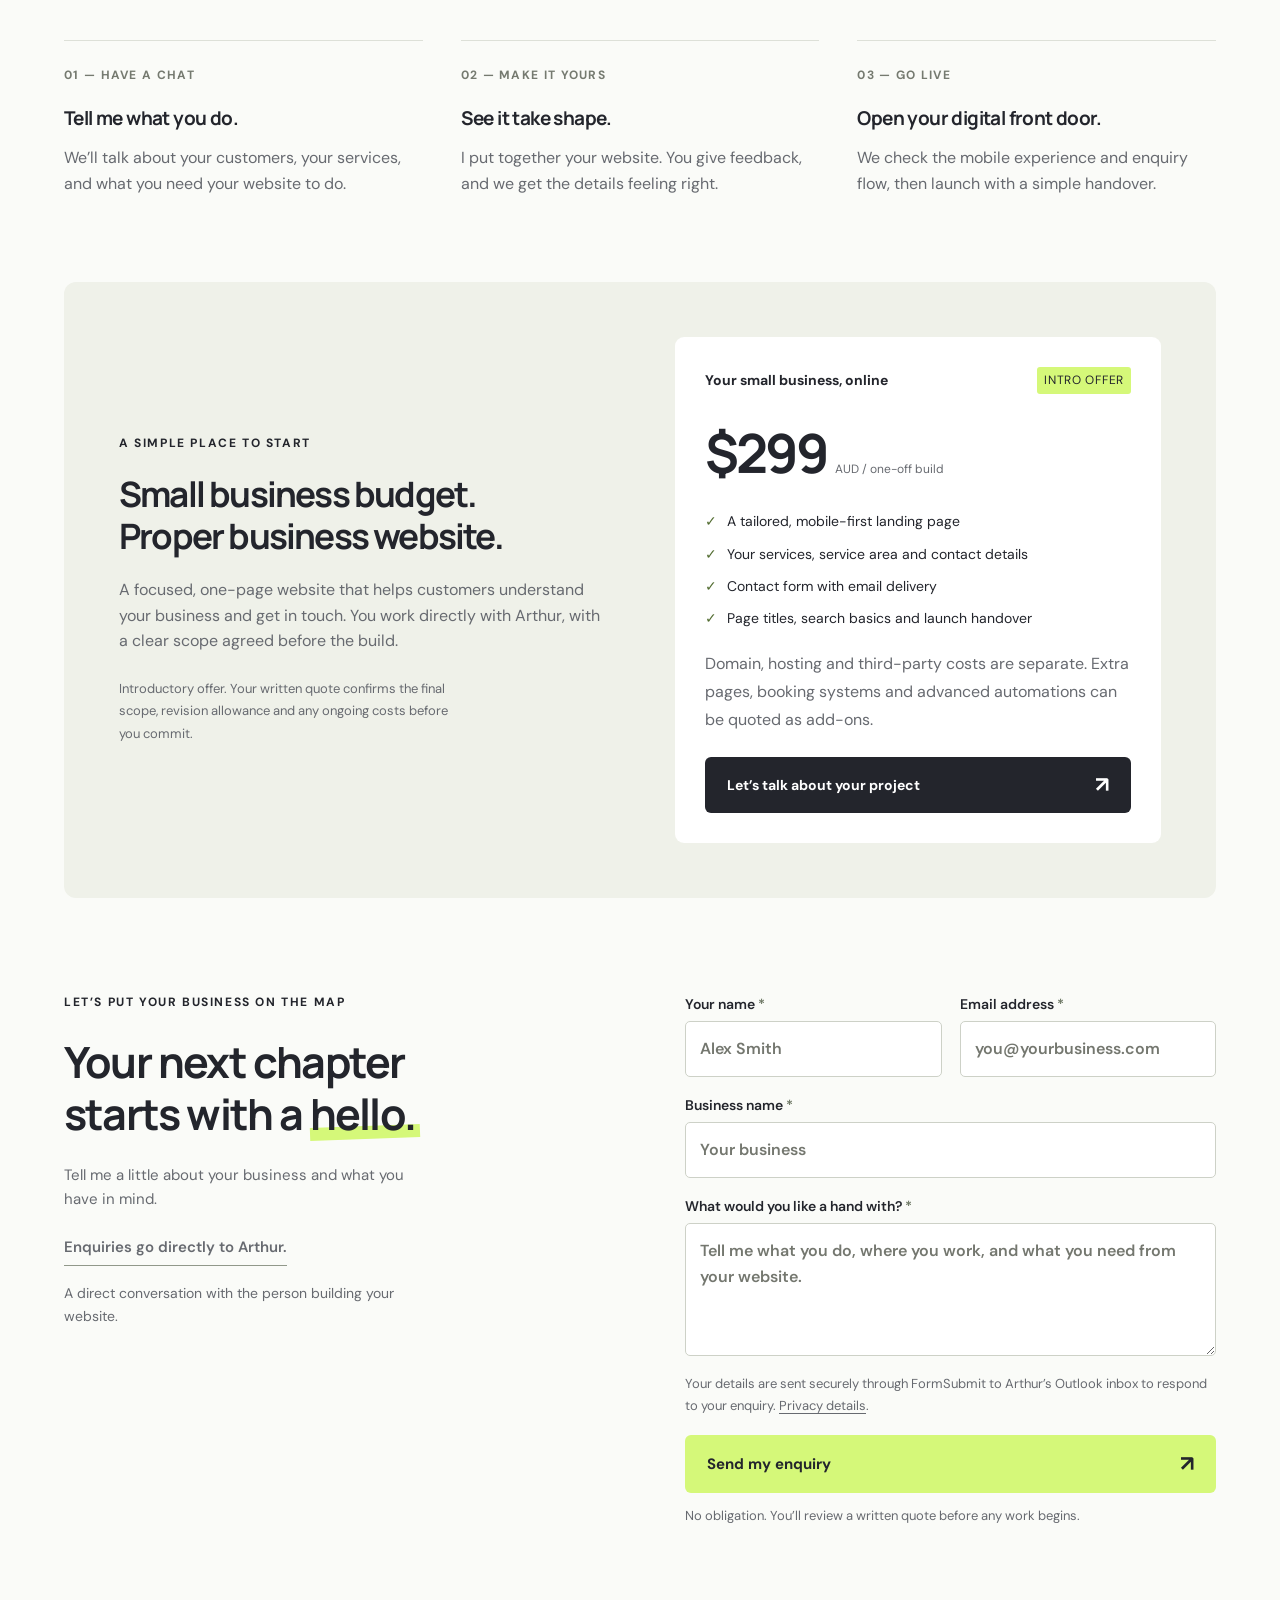
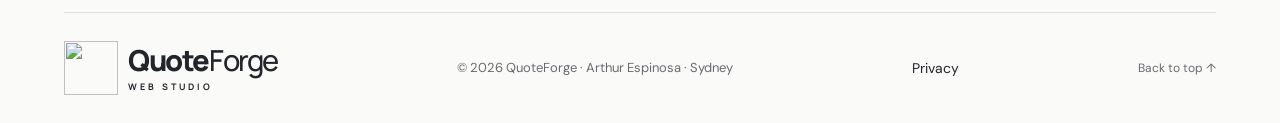
==== commit c255458f: "Remove sample enquiry simulator" ====
--- a/index.html
+++ b/index.html
@@ -1,12 +1,12 @@
 <!doctype html>
 <html lang="en-AU"><head><meta charset="UTF-8"><meta name="viewport" content="width=device-width, initial-scale=1"><title>QuoteForge — Good business deserves a great website.</title><link rel="canonical" href="https://arthurespinosajr.github.io/quoteforge/"><meta name="theme-color" content="#23252c"><meta property="og:title" content="QuoteForge — Websites for small businesses"><meta property="og:description" content="Professional websites for Sydney tradies and local businesses. Work directly with Arthur. Introductory website builds from AUD $299."><meta property="og:type" content="website"><meta property="og:url" content="https://arthurespinosajr.github.io/quoteforge/"><meta name="description" content="Websites and simple enquiry systems for Sydney tradies and small local businesses. A freelance studio by Arthur."><link rel="icon" type="image/png" href="quoteforge-mark.png"><link rel="stylesheet" href="style.css"></head>
-<body><a href="#main" class="skip-link">Skip to content</a><header class="nav wrap"><a href="#" class="logo" aria-label="QuoteForge home"><span class="mark" aria-hidden="true"><img src="quoteforge-mark.png" width="54" height="54" alt="" fetchpriority="high"></span><span class="brand-word"><b>Quote<i>Forge</i></b><span>WEB STUDIO</span></span></a><button class="menu-toggle" type="button" aria-label="Open navigation" aria-expanded="false" aria-controls="main-nav">Menu <span aria-hidden="true">☰</span></button><nav id="main-nav" aria-label="Main navigation"><a href="#offer">What you get</a><a href="#work">Live demos</a><a href="#process">How it works</a><a href="#pricing">Pricing</a></nav><a class="button small dark" href="#contact">Let’s talk <span>↗</span></a></header>
+<body><a href="#main" class="skip-link">Skip to content</a><header class="nav wrap"><a href="#" class="logo" aria-label="QuoteForge home"><span class="mark" aria-hidden="true"><img src="quoteforge-mark.png" width="54" height="54" alt="" fetchpriority="high"></span><span class="brand-word"><b>Quote<i>Forge</i></b><span>WEB STUDIO</span></span></a><button class="menu-toggle" type="button" aria-label="Open navigation" aria-expanded="false" aria-controls="main-nav">Menu <span aria-hidden="true">☰</span></button><nav id="main-nav" aria-label="Main navigation"><a href="#offer">What you get</a><a href="#work">Live demo</a><a href="#process">How it works</a><a href="#pricing">Pricing</a></nav><a class="button small dark" href="#contact">Let’s talk <span>↗</span></a></header>
 <main id="main"><section class="hero wrap"><div class="hero-copy"><div class="eyebrow"><span class="line"></span> SMALL BUSINESS. BIG FIRST IMPRESSION.</div><h1>You do great work.<br>Your website<br>should <em>too.</em></h1><p>Sharp websites that turn local visitors into enquiries. Built for busy business owners, by a real person here in Sydney.</p><div class="hero-actions"><a href="#contact" class="button lime">Let’s build your website <span>↗</span></a><a href="#work" class="text-link">See what’s possible <span>↓</span></a></div><div class="hero-note"><span>✓ Mobile-first</span><span>✓ Easy to manage</span><span>✓ Built around you</span></div></div>
 <div class="showcase" aria-label="Illustrative website and enquiry system"><div class="showcase-label"><span>A BETTER WEBSITE. A SIMPLER WORKDAY.</span><span>01 / DEMO</span></div><div class="browser"><div class="browser-bar"><span class="lights">● ● ●</span><span>sydneyflow · concept preview</span><span>↗</span></div><div class="demo-nav"><b><span class="water">≈</span> sydneyflow</b><span>Plumbing, sorted.</span></div><div class="demo-content"><div class="demo-tag">YOUR LOCAL SYDNEY PLUMBER</div><h2>Good plumbers.<br>No runaround.</h2><p>From a dripping tap to a burst pipe.<br>Let’s get your day flowing again.</p><a href="#work" class="demo-button">Get a free quote ↗</a><div class="demo-services"><span>Blocked drains</span><span>Hot water</span><span>Repairs</span></div></div><div class="demo-bottom"><span>Local knowledge.</span><span>Clear communication.</span></div></div><div class="lead-card"><div class="check-icon">✓</div><div><b>A new enquiry. Already organised.</b><p>Blocked drain · Marrickville</p><span>Details captured → ready for your callback</span></div></div><div class="showcase-footer">LESS ADMIN FOR YOU. <span>MORE WAYS TO GET IN TOUCH.</span></div></div></section>
 <div class="audience"><div class="wrap"><span>BUILT FOR THE BUSINESSES<br>THAT KEEP OUR SUBURBS GOING.</span><div>Tradies</div><i>✳</i><div>Cleaners</div><i>✳</i><div>Landscapers</div><i>✳</i><div>Local services</div></div></div>
 <section id="offer" class="section wrap"><div class="section-top"><div><div class="eyebrow">01 / THE GOOD STUFF</div><h2>More than a nice-looking website.</h2></div><p>A clear path from “I need a hand”<br>to “Can you give me a quote?”</p></div><div class="benefits"><article><span class="feature-icon">↗</span><h3>Make the right impression.</h3><p>A clean, fast website that shows what you do, where you work, and why customers should get in touch.</p></article><article><span class="feature-icon">☷</span><h3>Make enquiries easy.</h3><p>Clear contact buttons and a simple quote form. Designed for the phone in your next customer’s hand.</p></article><article><span class="feature-icon">↳</span><h3>Keep the details together.</h3><p>Simple automation can acknowledge enquiries and send organised job details straight to you.</p></article></div></section>
 <section id="work" class="work-section"><div class="wrap">
-<div class="portfolio-heading"><div><div class="eyebrow">02 / SEE IT IN ACTION</div><h2>See what your website<br>could <em>feel like.</em></h2></div><p>Explore a live website and try a sample enquiry flow. Two different ways to turn a good first impression into a clear next step.</p></div>
+<div class="portfolio-heading"><div><div class="eyebrow">02 / SEE IT IN ACTION</div><h2>See what your website<br>could <em>feel like.</em></h2></div><p>Explore a live website and see how thoughtful design and interactive details bring a business to life.</p></div>
 <article class="live-demo" aria-labelledby="velora-demo-title">
 <a class="live-demo-visual" href="https://arthurespinosajr.github.io/velora-lighting/" target="_blank" rel="noopener noreferrer" aria-label="Explore the VELORA lighting website (opens in a new tab)"><img src="velora-demo.png" width="1536" height="1024" loading="lazy" alt="A sculptural ivory lamp glowing on a walnut sideboard, from the VELORA lighting concept."><span class="demo-visual-caption"><b>VELORA</b><span>LIGHT, THOUGHTFULLY SHAPED.</span></span><span class="demo-visual-arrow" aria-hidden="true">↗</span></a>
 <div class="live-demo-copy"><div class="live-demo-label"><span aria-hidden="true"></span> LIVE WEBSITE DEMO</div><h3 id="velora-demo-title">VELORA<br><span>A different kind of showroom.</span></h3><p>A fictional lighting studio with a complete, interactive website. Rotate three 3D lamp designs, change their finishes, and adjust the glow to set the mood.</p><ul class="demo-feature-list" aria-label="Demo features"><li>Interactive 3D products</li><li>Live colour &amp; lighting controls</li><li>Responsive, animated design</li></ul><a class="button lime" href="https://arthurespinosajr.github.io/velora-lighting/" target="_blank" rel="noopener noreferrer" aria-label="Open VELORA live demo (opens in a new tab)">Open live demo <span aria-hidden="true">↗</span></a><p class="live-demo-note">Fictional business · Portfolio concept, not a client project.<br>Advanced 3D features are quoted separately.</p></div>
--- a/style.css
+++ b/style.css
@@ -1,9 +1,8 @@
 @import url('https://fonts.googleapis.com/css2?family=DM+Sans:wght@400;500;600;700&family=Manrope:wght@400;500;600;700;800&display=swap');
 :root{--ink:#23252c;--lime:#d5f879;--paper:#fafbf8;--muted:#676a70;--line:#dde0d8}*{box-sizing:border-box}html{scroll-behavior:smooth;scroll-padding-top:30px}body{margin:0;background:var(--paper);color:var(--ink);font-family:'DM Sans',Arial,sans-serif;font-size:16px;line-height:1.6}a{color:inherit;text-decoration:none}button,input,textarea{font:inherit}a:focus-visible,button:focus-visible{outline:3px solid #6e4be5;outline-offset:5px}.wrap{width:min(1240px,90%);margin:auto}.nav{height:110px;display:flex;align-items:center;justify-content:space-between;border-bottom:1px solid var(--line)}.logo{font-family:Manrope,Arial,sans-serif;font-weight:800;font-size:27px;letter-spacing:-1.5px;display:flex;align-items:center;gap:9px}.dot{margin-left:-9px}.mark{display:inline-flex;background:var(--lime);width:35px;height:35px;align-items:center;justify-content:center;font-size:25px;border-radius:8px;position:relative}.mark span{font-size:19px;margin-left:-3px;margin-top:-8px}nav{display:flex;gap:32px;font-size:14px;font-weight:600}nav a:hover,.text-link:hover{text-decoration:underline;text-underline-offset:5px}.button{display:inline-flex;align-items:center;justify-content:space-between;gap:28px;padding:17px 22px;border:0;border-radius:6px;font-weight:700;font-size:15px;cursor:pointer;transition:transform .2s,box-shadow .2s}.button:hover{transform:translateY(-3px);box-shadow:0 7px 18px #23252c15}.button span{font-size:22px;line-height:1}.small{padding:12px 19px;font-size:14px}.dark{background:var(--ink);color:white}.lime{background:var(--lime);color:var(--ink)}.hero{padding-top:72px;padding-bottom:78px;display:grid;grid-template-columns:1.05fr 1fr;gap:55px;align-items:center}.eyebrow{font-size:12px;letter-spacing:1.6px;font-weight:700;display:flex;align-items:center;gap:10px}.line{display:inline-block;width:25px;height:2px;background:var(--ink)}h1,h2,h3,p{margin:0}h1,h2,h3{font-family:Manrope,Arial,sans-serif}h1{font-size:clamp(44px,4.8vw,67px);line-height:1.09;letter-spacing:-3.8px;margin:25px 0}em{font-style:normal;position:relative;z-index:0;white-space:nowrap}em:after{content:'';position:absolute;bottom:4px;height:13px;left:0;right:-5px;background:var(--lime);z-index:-1;transform:rotate(-2deg)}.hero-copy>p{font-size:17px;color:var(--muted);max-width:420px}.hero-actions{display:flex;gap:24px;align-items:center;margin-top:30px}.text-link{font-size:14px;font-weight:700}.text-link span{padding-left:8px}.hero-note{display:flex;gap:20px;font-size:12px;margin-top:26px;color:#575c54}.showcase{background:#edeef6;border:1px solid #e0e1eb;border-radius:14px;padding:22px 25px 20px;position:relative;min-height:473px;transform:rotate(1.5deg)}.showcase-label{display:flex;justify-content:space-between;font-size:9px;font-weight:700;letter-spacing:1px;margin-bottom:22px;color:#656877}.browser{background:#fff;box-shadow:0 16px 30px #23252c12;border-radius:7px;overflow:hidden;transform:rotate(-1.5deg);border:1px solid #d6d8df}.browser-bar{display:flex;justify-content:space-between;align-items:center;background:#fafafa;padding:10px 14px;font-size:10px;color:#898b92;border-bottom:1px solid #e4e5e8}.lights{color:#c9cbd0;letter-spacing:2px}.demo-nav{display:flex;align-items:center;justify-content:space-between;padding:16px 22px;color:#123f49}.demo-nav b{font-size:18px;letter-spacing:-.8px}.water{color:#16a2a4;font-size:25px}.demo-nav>span{font-size:9px}.demo-content{padding:23px 26px 28px;background:#e6f1f0}.demo-tag{font-size:8px;letter-spacing:1.5px;font-weight:700;color:#24676d}.demo-content h2{font-size:38px;line-height:1.1;letter-spacing:-1.6px;color:#113e47;margin:14px 0}.demo-content p{font-size:11px;line-height:1.7;color:#507075}.demo-button{display:inline-block;padding:10px 15px;background:#154b53;color:white;font-size:10px;border-radius:3px;margin:17px 0}.demo-services{display:flex;gap:15px;font-size:8px;color:#34656a}.demo-bottom{display:flex;justify-content:space-between;padding:14px 24px;font-size:9px;color:#4b6c70}.lead-card{display:flex;gap:13px;align-items:center;position:relative;margin:-15px -40px 0 70px;padding:17px;background:white;border:1px solid #e1e4d9;border-radius:9px;box-shadow:0 12px 28px #23252c12;transform:rotate(-3deg)}.check-icon{background:var(--lime);width:37px;height:37px;display:grid;place-items:center;border-radius:50%;flex-shrink:0}.lead-card b{font-size:12px}.lead-card p{font-size:11px;color:#72776e;margin-top:2px}.lead-card div>span{font-size:9px;color:#747a70}.showcase-footer{font-size:8px;letter-spacing:1px;margin-top:22px;font-weight:700}.showcase-footer span{color:#7c7e8d;margin-left:9px}.audience{border-block:1px solid var(--line);padding:28px 0}.audience .wrap{display:flex;align-items:center;justify-content:space-between;gap:20px}.audience span{font-size:10px;letter-spacing:1px;line-height:1.7;color:var(--muted)}.audience div div{font-family:Manrope,sans-serif;font-size:18px;font-weight:600;letter-spacing:-.5px}.audience i{font-style:normal;color:#8c957c;font-size:23px}.section{padding:85px 0}.section-top{display:flex;justify-content:space-between;align-items:end;gap:30px;margin-bottom:45px}h2{font-size:39px;line-height:1.2;letter-spacing:-1.8px}.section-top h2{margin-top:18px}.section-top>p{color:var(--muted);font-size:15px}.benefits,.process{display:grid;grid-template-columns:repeat(3,1fr);gap:38px}.benefits article{border-top:1px solid var(--line);padding-top:25px}.feature-icon{width:38px;height:38px;background:#edf0e7;border-radius:8px;display:grid;place-items:center;font-size:24px;margin-bottom:22px}h3{font-size:19px;letter-spacing:-.6px;margin-bottom:12px}.benefits p,.process p{font-size:15px;color:var(--muted)}.work-section{background:var(--ink);color:white;padding:75px 0}.work-grid{display:grid;grid-template-columns:1fr 1fr;gap:100px}.work-grid h2{font-size:47px;margin:23px 0}.work-grid em{color:var(--lime)}.work-grid em:after{display:none}.work-grid p{color:#bcbec5;font-size:15px;max-width:390px}.pill{display:inline-block;font-size:10px;letter-spacing:1px;border:1px solid #686c75;border-radius:4px;padding:6px 10px;margin-top:24px}.journey>div{display:flex;gap:20px;padding:24px 0;border-bottom:1px solid #494b53}.journey>div:first-child{padding-top:8px}.step-number{font-size:13px;color:var(--lime);padding-top:3px}.journey h3{font-size:19px;margin-bottom:7px}.journey .button{margin-top:30px}.process article{border-top:1px solid var(--line);padding-top:25px}.process article>span{display:block;font-size:11px;font-weight:700;letter-spacing:1.3px;color:#757a70;margin-bottom:18px}.pricing{display:grid;grid-template-columns:1fr 1fr;gap:70px;background:#eff1e9;padding:55px;border-radius:12px;align-items:center}.pricing h2{margin:20px 0;font-size:35px}.pricing p{font-size:15px;color:var(--muted)}.pricing .price-note{font-size:12px;margin-top:24px;max-width:330px}.price-card{padding:30px;background:white;border-radius:9px}.price-top{display:flex;justify-content:space-between;gap:12px;align-items:center}.price-top b{font-size:14px}.price-top>span{font-size:9px;letter-spacing:.7px;background:var(--lime);padding:4px 7px;border-radius:3px;white-space:nowrap}.price{font-family:Manrope,sans-serif;font-size:54px;font-weight:700;letter-spacing:-3px;margin:15px 0}.price>span{font-family:'DM Sans',sans-serif;font-weight:400;font-size:12px;letter-spacing:0;color:var(--muted)}ul{list-style:none;padding:0;margin:0 0 20px}li{font-size:14px;margin:10px 0}li:before{content:'✓';margin-right:10px;color:#526c30}.price-card>p{font-size:12px}.price-card .button{width:100%;margin-top:23px;font-size:14px}.contact{display:grid;grid-template-columns:1fr 1fr;gap:90px;padding-top:95px}.contact h2{margin:24px 0;font-size:43px}.contact p{color:var(--muted);font-size:15px;max-width:350px}.contact .pill{color:#70776b;border-color:#cbd1c2}.form-row{display:grid;grid-template-columns:1fr 1fr;gap:18px}label{display:block;font-size:13px;font-weight:600;margin-bottom:17px}input,textarea{display:block;width:100%;background:transparent;border:1px solid #cdd1c7;border-radius:5px;padding:12px;margin-top:6px;font-size:14px;resize:vertical}input:focus,textarea:focus{outline:2px solid #8dad4c;outline-offset:2px}form .button{width:100%}form #form-status{font-size:12px;margin-top:12px;max-width:none}footer{border-top:1px solid var(--line);padding:28px 0;display:flex;justify-content:space-between;align-items:center;gap:20px}footer .logo{font-size:22px}footer>span,footer>a:last-child{font-size:12px;color:var(--muted)}@media(min-width:1600px){.hero{padding-block:95px}}@media(max-width:1050px){.hero{gap:30px}h1{font-size:50px}.hero-actions{align-items:start;flex-direction:column;gap:16px}.showcase{padding:18px}.lead-card{margin-right:-25px;margin-left:25px}.hero-note{gap:12px;font-size:10px}.work-grid{gap:55px}.pricing{gap:30px;padding:35px}.contact{gap:45px}.audience div div{font-size:15px}.showcase-label{font-size:8px}}@media(max-width:760px){.nav{height:85px}.logo{font-size:24px}nav{display:none}.nav .button{font-size:12px;padding:11px 14px}.hero{grid-template-columns:1fr;padding:44px 0 45px;gap:43px}h1{font-size:54px;letter-spacing:-3px}.hero-copy>p{font-size:16px;max-width:500px}.hero-actions{flex-direction:row;align-items:center;gap:20px}.hero-actions .button{font-size:13px;padding:15px;gap:12px}.text-link{font-size:12px}.hero-note{font-size:11px;gap:20px}.showcase{max-width:500px;width:96%;margin:auto;min-height:0}.lead-card{margin-right:-16px}.showcase-label{font-size:8px}.demo-content h2{font-size:36px}.audience .wrap{flex-wrap:wrap;justify-content:center;gap:12px 20px}.audience span{flex-basis:100%;text-align:center;margin-bottom:8px}.audience span br{display:none}.audience div div{font-size:13px}.audience i{font-size:17px}.section{padding:55px 0}.section-top{display:block;margin-bottom:32px}.section-top>p{margin-top:20px}.section-top>p br{display:none}h2{font-size:32px}.benefits,.process{grid-template-columns:1fr;gap:28px}.benefits article{display:grid;grid-template-columns:42px 1fr;gap:0 17px}.feature-icon{grid-row:span 2}.benefits h3{font-size:19px}.work-section{padding:50px 0}.work-grid{grid-template-columns:1fr;gap:28px}.work-grid h2{font-size:40px}.work-grid p{max-width:100%}.journey h3{font-size:18px}.pricing{grid-template-columns:1fr;padding:25px;gap:30px}.pricing h2{font-size:31px}.price-card{padding:22px}.price-top{align-items:start}.price-top b{font-size:12px}.price{font-size:49px}.contact{grid-template-columns:1fr;gap:30px}.contact h2{font-size:37px}.form-row{grid-template-columns:1fr;gap:0}footer{flex-wrap:wrap;padding:25px 0}footer>span{order:3;flex-basis:100%;font-size:11px}.eyebrow{font-size:10px;letter-spacing:1.1px}}@media(prefers-reduced-motion:reduce){html{scroll-behavior:auto}.button{transition:none}}
-.interactive-demo{grid-column:1/-1;border-top:1px solid #494b53;padding-top:30px;display:grid;grid-template-columns:1fr 1fr;gap:18px 45px}.interactive-demo>.eyebrow,.interactive-demo>p{grid-column:1/-1}.interactive-demo>p{max-width:none}.demo-fields{display:grid;grid-template-columns:1fr 1fr;gap:18px}.demo-fields input,.demo-fields select{display:block;width:100%;font:inherit;font-size:14px;background:#30323b;color:white;border:1px solid #6b6e79;border-radius:5px;padding:12px;margin-top:6px}.interactive-demo .button{width:100%}.demo-result{border:1px dashed #777b85;border-radius:6px;padding:22px;align-self:stretch}.demo-result b{font-size:16px}.demo-result p{margin-top:10px;font-size:13px}.demo-result.ready{border:1px solid #d5f879;background:#2e3529}.demo-result.ready b{color:#d5f879}@media(max-width:760px){.interactive-demo{grid-template-columns:1fr;gap:18px}.demo-fields{grid-template-columns:1fr}.interactive-demo>.eyebrow,.interactive-demo>p{grid-column:auto}} 
 
 /* Live-site refinements */
-.skip-link{position:fixed;left:16px;top:-80px;z-index:100;background:var(--ink);color:white;padding:12px 18px;border-radius:5px}.skip-link:focus{top:14px}.menu-toggle{display:none}.nav{position:relative}.contact-email{display:inline-block;margin-top:24px;border-bottom:1px solid #91988a;padding-bottom:6px;font-weight:600;overflow-wrap:anywhere}.contact .contact-small{font-size:14px;margin-top:16px}.contact .form-privacy{font-size:13px;max-width:none;line-height:1.7;margin-bottom:18px}.form-privacy a{text-decoration:underline;text-underline-offset:3px}.honeypot{display:none}.required{color:#697460}label{font-size:14px}input,textarea{font-size:16px;background:white;padding:14px}input::placeholder,textarea::placeholder{color:#74776f;opacity:1}form #form-status{font-size:13px;line-height:1.7}.price-card>p,.pricing .price-note{font-size:13px;line-height:1.75}.price-top>span,.pill{font-size:12px}.hero-note{font-size:13px}.benefits p,.process p,.work-grid p,.pricing p,.section-top>p{font-size:16px}.audience span{font-size:12px}.process article>span{font-size:12px}.feature-icon{background:var(--lime)}footer>a{font-size:14px}footer>span{font-size:13px}.work-grid{row-gap:48px}.demo-result p{font-size:14px}.interactive-demo>p{font-size:16px}h1{letter-spacing:-.055em}.hero .showcase{transition:transform .3s}.showcase:hover{transform:rotate(0)}@media(max-width:1050px){nav{gap:18px}}@media(max-width:760px){.menu-toggle{display:inline-flex;align-items:center;gap:9px;background:none;border:1px solid var(--line);border-radius:5px;padding:8px 11px;font-size:14px}.nav{gap:12px}.nav>.small{display:none}.nav nav.is-open{display:flex;position:absolute;left:0;right:0;top:74px;z-index:20;background:white;padding:22px;box-shadow:0 12px 22px #23252c15;border:1px solid var(--line);border-radius:8px;flex-direction:column;gap:18px;font-size:16px}.hero-note{font-size:12px;gap:12px;flex-wrap:wrap}.hero-actions{flex-wrap:wrap}.hero-actions .button{font-size:14px}.eyebrow{font-size:12px;letter-spacing:.08em}.audience div div{font-size:14px}.price-top{flex-direction:column;gap:9px}.price-top b{font-size:16px}.price>span{font-size:14px}.price-card .button{gap:15px}.contact-email{font-size:14px}.pricing{width:90%}footer{font-size:14px}footer>span{font-size:12px}}@media(max-width:360px){h1{font-size:45px}.hero-actions{align-items:flex-start;flex-direction:column}.lead-card{margin-left:0}.demo-content h2{font-size:30px}}@media(prefers-reduced-motion:reduce){.hero .showcase{transition:none}}
+.skip-link{position:fixed;left:16px;top:-80px;z-index:100;background:var(--ink);color:white;padding:12px 18px;border-radius:5px}.skip-link:focus{top:14px}.menu-toggle{display:none}.nav{position:relative}.contact-email{display:inline-block;margin-top:24px;border-bottom:1px solid #91988a;padding-bottom:6px;font-weight:600;overflow-wrap:anywhere}.contact .contact-small{font-size:14px;margin-top:16px}.contact .form-privacy{font-size:13px;max-width:none;line-height:1.7;margin-bottom:18px}.form-privacy a{text-decoration:underline;text-underline-offset:3px}.honeypot{display:none}.required{color:#697460}label{font-size:14px}input,textarea{font-size:16px;background:white;padding:14px}input::placeholder,textarea::placeholder{color:#74776f;opacity:1}form #form-status{font-size:13px;line-height:1.7}.price-card>p,.pricing .price-note{font-size:13px;line-height:1.75}.price-top>span,.pill{font-size:12px}.hero-note{font-size:13px}.benefits p,.process p,.work-grid p,.pricing p,.section-top>p{font-size:16px}.audience span{font-size:12px}.process article>span{font-size:12px}.feature-icon{background:var(--lime)}footer>a{font-size:14px}footer>span{font-size:13px}.work-grid{row-gap:48px}h1{letter-spacing:-.055em}.hero .showcase{transition:transform .3s}.showcase:hover{transform:rotate(0)}@media(max-width:1050px){nav{gap:18px}}@media(max-width:760px){.menu-toggle{display:inline-flex;align-items:center;gap:9px;background:none;border:1px solid var(--line);border-radius:5px;padding:8px 11px;font-size:14px}.nav{gap:12px}.nav>.small{display:none}.nav nav.is-open{display:flex;position:absolute;left:0;right:0;top:74px;z-index:20;background:white;padding:22px;box-shadow:0 12px 22px #23252c15;border:1px solid var(--line);border-radius:8px;flex-direction:column;gap:18px;font-size:16px}.hero-note{font-size:12px;gap:12px;flex-wrap:wrap}.hero-actions{flex-wrap:wrap}.hero-actions .button{font-size:14px}.eyebrow{font-size:12px;letter-spacing:.08em}.audience div div{font-size:14px}.price-top{flex-direction:column;gap:9px}.price-top b{font-size:16px}.price>span{font-size:14px}.price-card .button{gap:15px}.contact-email{font-size:14px}.pricing{width:90%}footer{font-size:14px}footer>span{font-size:12px}}@media(max-width:360px){h1{font-size:45px}.hero-actions{align-items:flex-start;flex-direction:column}.lead-card{margin-left:0}.demo-content h2{font-size:30px}}@media(prefers-reduced-motion:reduce){.hero .showcase{transition:none}}
 
 .brand-word{display:flex;flex-direction:column;line-height:1.05;letter-spacing:-1.2px}.brand-word>span{font-size:10px;letter-spacing:2.2px;margin-top:6px;font-weight:700}.logo .mark{font-size:23px;letter-spacing:0;width:39px;height:39px}.nav .logo{gap:11px}footer .brand-word{font-size:23px}@media(max-width:760px){.brand-word{font-size:24px}.brand-word>span{font-size:9px;letter-spacing:1.9px}.menu-toggle{white-space:nowrap;flex-shrink:0}.nav .logo{min-width:0}}
 
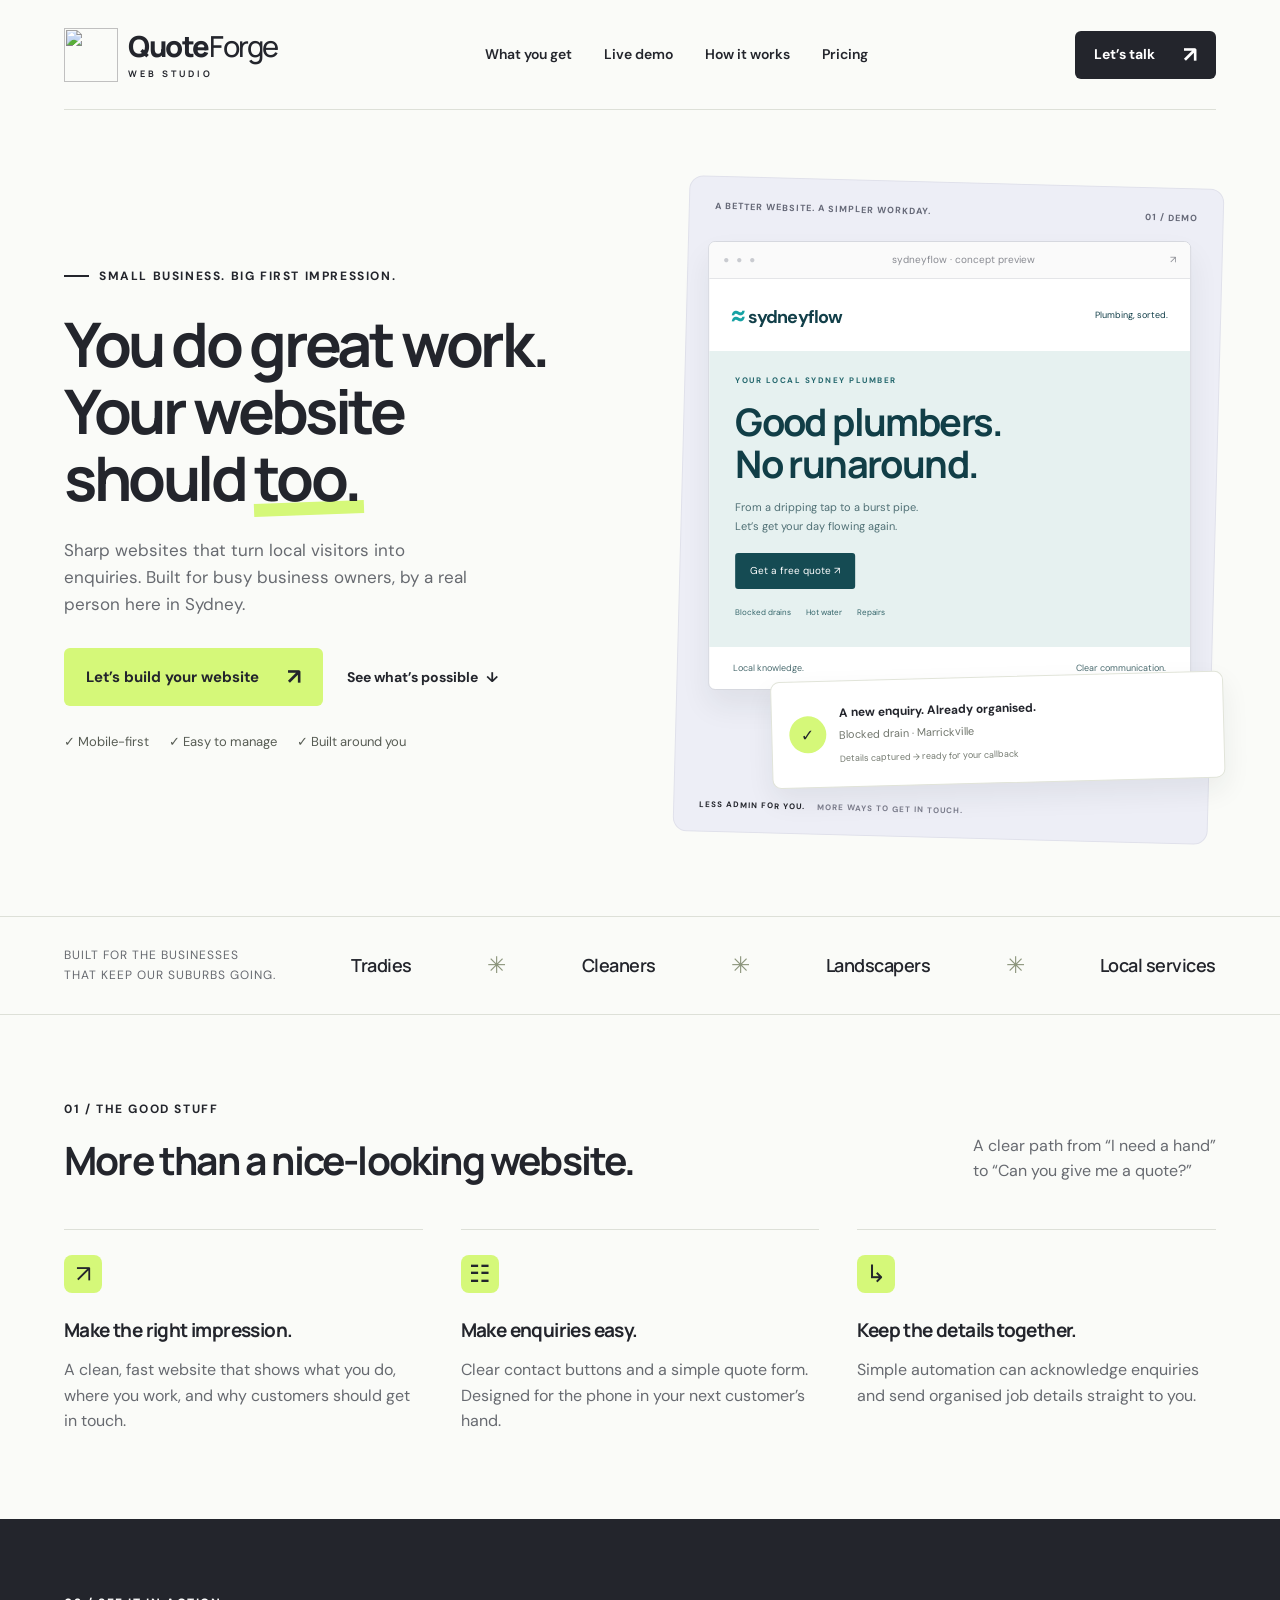
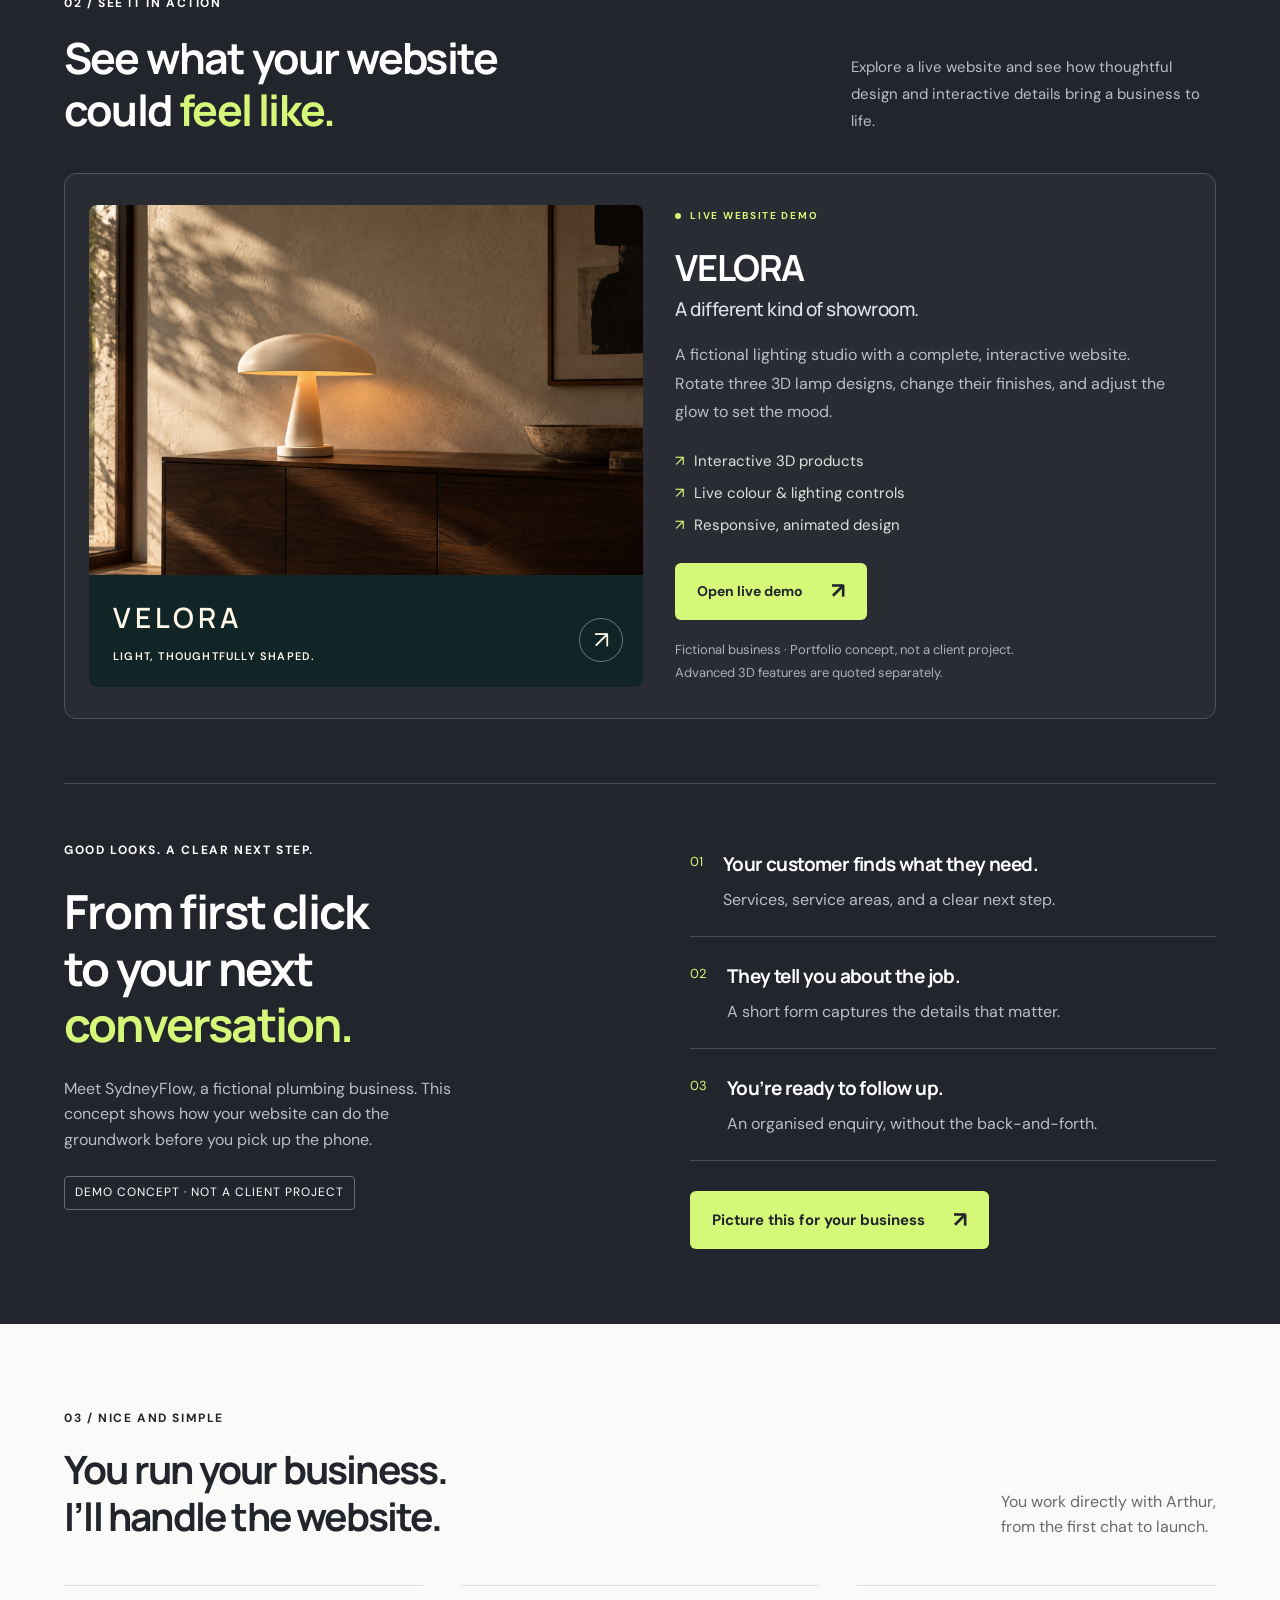
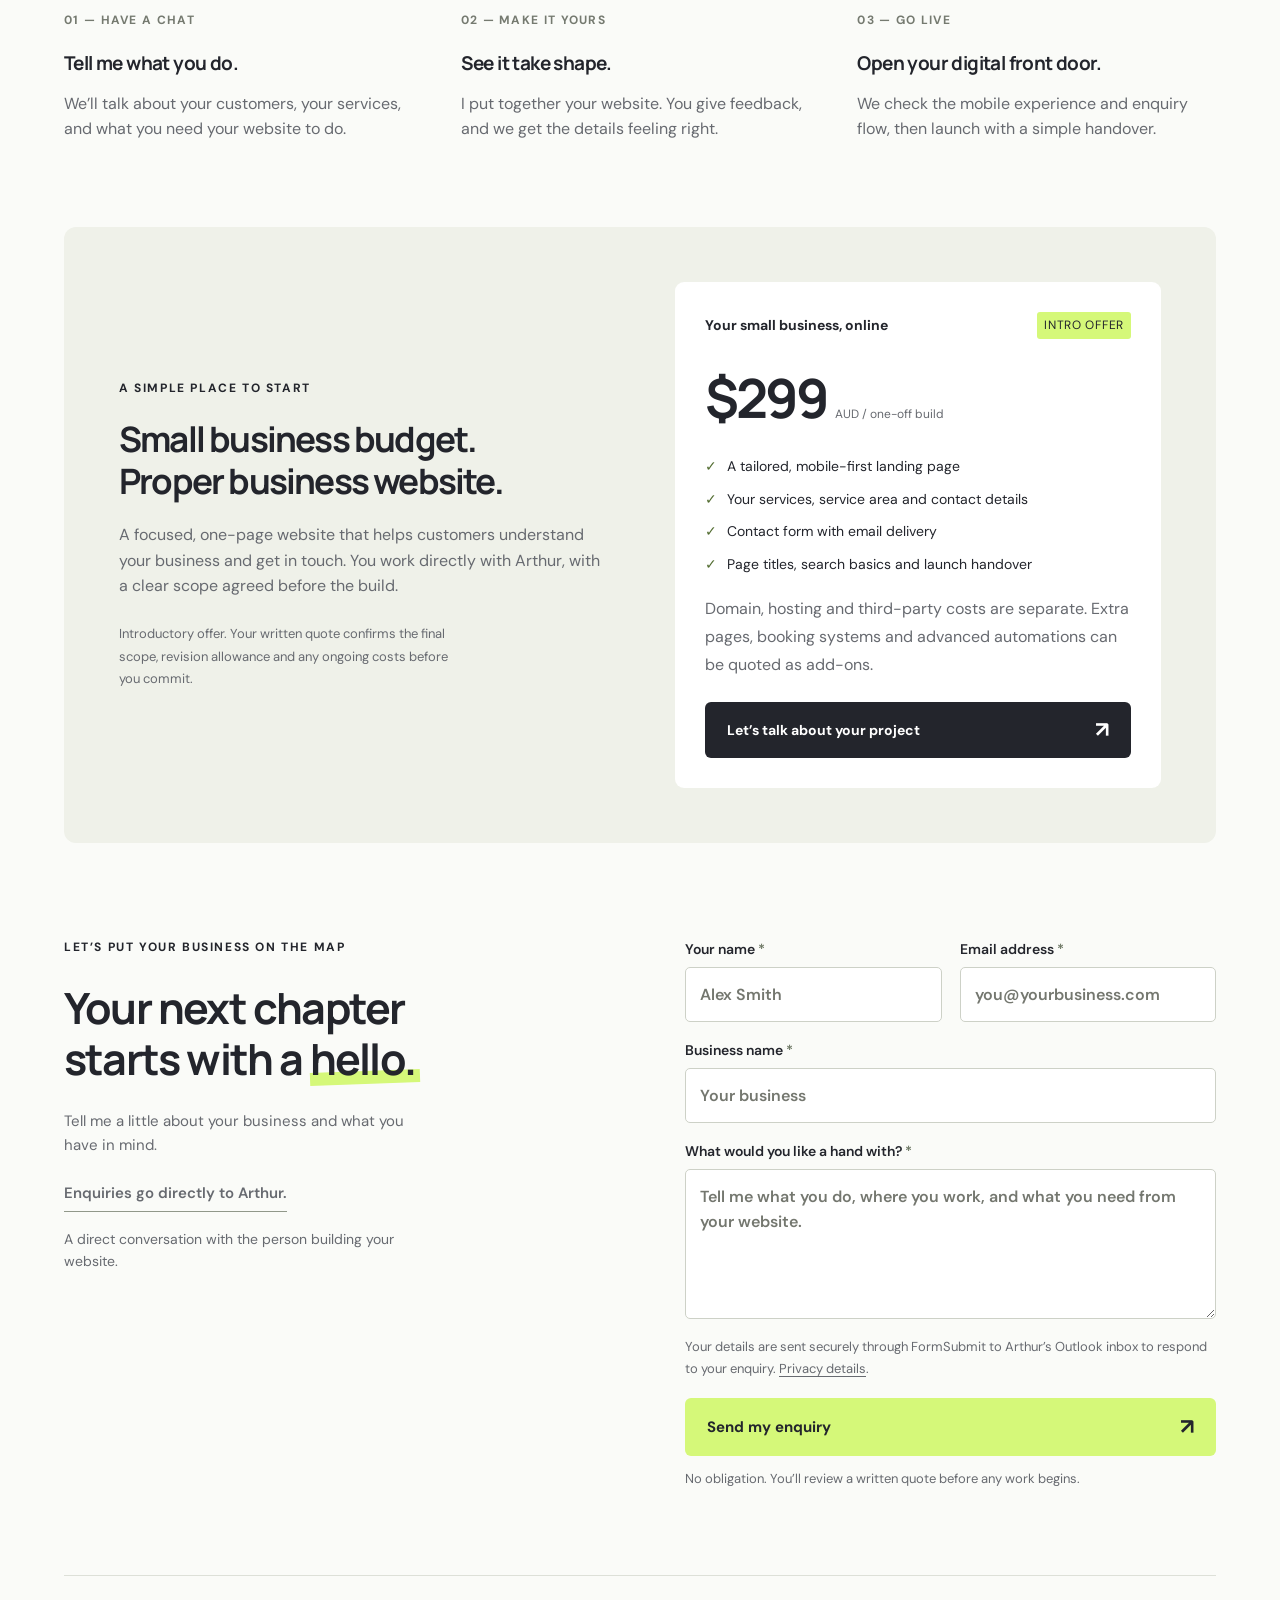
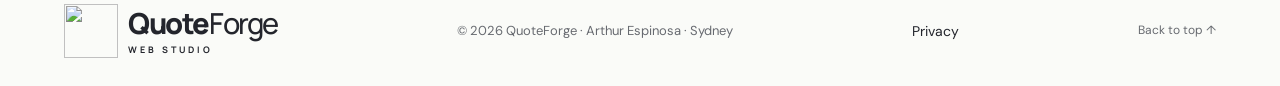
==== commit 78f41d22: "Fix portfolio aspect ratio and mobile accessibility" ====
--- a/index.html
+++ b/index.html
@@ -1,7 +1,7 @@
 <!doctype html>
-<html lang="en-AU"><head><meta charset="UTF-8"><meta name="viewport" content="width=device-width, initial-scale=1"><title>QuoteForge — Good business deserves a great website.</title><link rel="canonical" href="https://arthurespinosajr.github.io/quoteforge/"><meta name="theme-color" content="#23252c"><meta property="og:title" content="QuoteForge — Websites for small businesses"><meta property="og:description" content="Professional websites for Sydney tradies and local businesses. Work directly with Arthur. Introductory website builds from AUD $299."><meta property="og:type" content="website"><meta property="og:url" content="https://arthurespinosajr.github.io/quoteforge/"><meta name="description" content="Websites and simple enquiry systems for Sydney tradies and small local businesses. A freelance studio by Arthur."><link rel="icon" type="image/png" href="quoteforge-mark.png"><link rel="stylesheet" href="style.css"></head>
-<body><a href="#main" class="skip-link">Skip to content</a><header class="nav wrap"><a href="#" class="logo" aria-label="QuoteForge home"><span class="mark" aria-hidden="true"><img src="quoteforge-mark.png" width="54" height="54" alt="" fetchpriority="high"></span><span class="brand-word"><b>Quote<i>Forge</i></b><span>WEB STUDIO</span></span></a><button class="menu-toggle" type="button" aria-label="Open navigation" aria-expanded="false" aria-controls="main-nav">Menu <span aria-hidden="true">☰</span></button><nav id="main-nav" aria-label="Main navigation"><a href="#offer">What you get</a><a href="#work">Live demo</a><a href="#process">How it works</a><a href="#pricing">Pricing</a></nav><a class="button small dark" href="#contact">Let’s talk <span>↗</span></a></header>
-<main id="main"><section class="hero wrap"><div class="hero-copy"><div class="eyebrow"><span class="line"></span> SMALL BUSINESS. BIG FIRST IMPRESSION.</div><h1>You do great work.<br>Your website<br>should <em>too.</em></h1><p>Sharp websites that turn local visitors into enquiries. Built for busy business owners, by a real person here in Sydney.</p><div class="hero-actions"><a href="#contact" class="button lime">Let’s build your website <span>↗</span></a><a href="#work" class="text-link">See what’s possible <span>↓</span></a></div><div class="hero-note"><span>✓ Mobile-first</span><span>✓ Easy to manage</span><span>✓ Built around you</span></div></div>
+<html lang="en-AU"><head><meta charset="UTF-8"><meta name="viewport" content="width=device-width, initial-scale=1"><title>QuoteForge — Good business deserves a great website.</title><link rel="canonical" href="https://arthurespinosajr.github.io/quoteforge/"><meta name="theme-color" content="#23252c"><meta property="og:title" content="QuoteForge — Websites for small businesses"><meta property="og:description" content="Professional websites for Sydney tradies and local businesses. Work directly with Arthur. Introductory website builds from AUD $299."><meta property="og:type" content="website"><meta property="og:url" content="https://arthurespinosajr.github.io/quoteforge/"><meta name="description" content="Websites and simple enquiry systems for Sydney tradies and small local businesses. A freelance studio by Arthur."><link rel="icon" type="image/png" href="quoteforge-mark.png"><link rel="stylesheet" href="style.css"><link rel="stylesheet" href="responsive.css"></head>
+<body><a href="#main" class="skip-link">Skip to content</a><header class="nav wrap"><a href="#" class="logo" aria-label="QuoteForge home"><span class="mark" aria-hidden="true"><img src="quoteforge-mark.png" width="54" height="54" alt="" fetchpriority="high"></span><span class="brand-word"><b>Quote<i>Forge</i></b><span>WEB STUDIO</span></span></a><button class="menu-toggle" type="button" aria-label="Open navigation menu" aria-expanded="false" aria-controls="main-nav">Menu <span aria-hidden="true">☰</span></button><nav id="main-nav" aria-label="Main navigation"><a href="#offer">What you get</a><a href="#work">Live demo</a><a href="#process">How it works</a><a href="#pricing">Pricing</a><a href="#contact" class="mobile-contact">Let’s talk</a></nav><a class="button small dark" href="#contact">Let’s talk <span>↗</span></a></header>
+<main id="main" tabindex="-1"><section class="hero wrap"><div class="hero-copy"><div class="eyebrow"><span class="line"></span> SMALL BUSINESS. BIG FIRST IMPRESSION.</div><h1>You do great work.<br>Your website<br>should <em>too.</em></h1><p>Sharp websites that turn local visitors into enquiries. Built for busy business owners, by a real person here in Sydney.</p><div class="hero-actions"><a href="#contact" class="button lime">Let’s build your website <span>↗</span></a><a href="#work" class="text-link">See what’s possible <span>↓</span></a></div><div class="hero-note"><span>✓ Mobile-first</span><span>✓ Easy to manage</span><span>✓ Built around you</span></div></div>
 <div class="showcase" aria-label="Illustrative website and enquiry system"><div class="showcase-label"><span>A BETTER WEBSITE. A SIMPLER WORKDAY.</span><span>01 / DEMO</span></div><div class="browser"><div class="browser-bar"><span class="lights">● ● ●</span><span>sydneyflow · concept preview</span><span>↗</span></div><div class="demo-nav"><b><span class="water">≈</span> sydneyflow</b><span>Plumbing, sorted.</span></div><div class="demo-content"><div class="demo-tag">YOUR LOCAL SYDNEY PLUMBER</div><h2>Good plumbers.<br>No runaround.</h2><p>From a dripping tap to a burst pipe.<br>Let’s get your day flowing again.</p><a href="#work" class="demo-button">Get a free quote ↗</a><div class="demo-services"><span>Blocked drains</span><span>Hot water</span><span>Repairs</span></div></div><div class="demo-bottom"><span>Local knowledge.</span><span>Clear communication.</span></div></div><div class="lead-card"><div class="check-icon">✓</div><div><b>A new enquiry. Already organised.</b><p>Blocked drain · Marrickville</p><span>Details captured → ready for your callback</span></div></div><div class="showcase-footer">LESS ADMIN FOR YOU. <span>MORE WAYS TO GET IN TOUCH.</span></div></div></section>
 <div class="audience"><div class="wrap"><span>BUILT FOR THE BUSINESSES<br>THAT KEEP OUR SUBURBS GOING.</span><div>Tradies</div><i>✳</i><div>Cleaners</div><i>✳</i><div>Landscapers</div><i>✳</i><div>Local services</div></div></div>
 <section id="offer" class="section wrap"><div class="section-top"><div><div class="eyebrow">01 / THE GOOD STUFF</div><h2>More than a nice-looking website.</h2></div><p>A clear path from “I need a hand”<br>to “Can you give me a quote?”</p></div><div class="benefits"><article><span class="feature-icon">↗</span><h3>Make the right impression.</h3><p>A clean, fast website that shows what you do, where you work, and why customers should get in touch.</p></article><article><span class="feature-icon">☷</span><h3>Make enquiries easy.</h3><p>Clear contact buttons and a simple quote form. Designed for the phone in your next customer’s hand.</p></article><article><span class="feature-icon">↳</span><h3>Keep the details together.</h3><p>Simple automation can acknowledge enquiries and send organised job details straight to you.</p></article></div></section>
@@ -15,12 +15,12 @@
 </div></section>
 <section id="process" class="section wrap"><div class="section-top"><div><div class="eyebrow">03 / NICE AND SIMPLE</div><h2>You run your business.<br>I’ll handle the website.</h2></div><p>You work directly with Arthur,<br>from the first chat to launch.</p></div><div class="process"><article><span>01 — HAVE A CHAT</span><h3>Tell me what you do.</h3><p>We’ll talk about your customers, your services, and what you need your website to do.</p></article><article><span>02 — MAKE IT YOURS</span><h3>See it take shape.</h3><p>I put together your website. You give feedback, and we get the details feeling right.</p></article><article><span>03 — GO LIVE</span><h3>Open your digital front door.</h3><p>We check the mobile experience and enquiry flow, then launch with a simple handover.</p></article></div></section>
 <section class="wrap pricing" id="pricing"><div><div class="eyebrow">A SIMPLE PLACE TO START</div><h2>Small business budget.<br>Proper business website.</h2><p>A focused, one-page website that helps customers understand your business and get in touch. You work directly with Arthur, with a clear scope agreed before the build.</p><p class="price-note">Introductory offer. Your written quote confirms the final scope, revision allowance and any ongoing costs before you commit.</p></div><div class="price-card"><div class="price-top"><b>Your small business, online</b><span>INTRO OFFER</span></div><div class="price">$299 <span>AUD / one-off build</span></div><ul><li>A tailored, mobile-first landing page</li><li>Your services, service area and contact details</li><li>Contact form with email delivery</li><li>Page titles, search basics and launch handover</li></ul><p>Domain, hosting and third-party costs are separate. Extra pages, booking systems and advanced automations can be quoted as add-ons.</p><a href="#contact" class="button dark">Let’s talk about your project <span>↗</span></a></div></section>
-<section id="contact" class="section wrap contact"><div><div class="eyebrow">LET’S PUT YOUR BUSINESS ON THE MAP</div><h2>Your next chapter<br>starts with a <em>hello.</em></h2><p>Tell me a little about your business and what you have in mind.</p><p class="contact-email">Enquiries go directly to Arthur.</p><p class="contact-small">A direct conversation with the person building your website.</p></div><form id="enquiry" action="https://formsubmit.co/bc0cf21b7b06923413ce9dccccace8c5" method="POST">
+<section id="contact" class="section wrap contact"><div><div class="eyebrow">LET’S PUT YOUR BUSINESS ON THE MAP</div><h2>Your next chapter<br>starts with a <em>hello.</em></h2><p>Tell me a little about your business and what you have in mind.</p><p class="contact-email">Enquiries go directly to Arthur.</p><p class="contact-small">A direct conversation with the person building your website.</p></div><form id="enquiry" aria-describedby="enquiry-privacy form-status" action="https://formsubmit.co/bc0cf21b7b06923413ce9dccccace8c5" method="POST">
 <input type="hidden" name="_subject" value="New QuoteForge website enquiry"><input type="hidden" name="_template" value="table"><input type="hidden" name="_captcha" value="true"><input type="hidden" name="_url" value="https://arthurespinosajr.github.io/quoteforge/"><input type="hidden" name="_next" value="https://arthurespinosajr.github.io/quoteforge/thank-you.html"><input type="hidden" name="_autoresponse" value="Thanks for getting in touch with QuoteForge. Arthur has received your website enquiry and will reply to discuss your project. This is an automatic acknowledgement."><div class="honeypot" aria-hidden="true"><label>Leave this field empty<input type="text" name="_honey" tabindex="-1" autocomplete="off"></label></div>
-<div class="form-row"><label>Your name <span class="required">*</span><input required name="name" autocomplete="name" maxlength="100" placeholder="Alex Smith"></label><label>Email address <span class="required">*</span><input required type="email" name="email" autocomplete="email" maxlength="254" placeholder="you@yourbusiness.com"></label></div>
+<div class="form-row"><label>Your name <span class="required">*</span><input required name="name" autocomplete="name" maxlength="100" placeholder="Alex Smith"></label><label>Email address <span class="required">*</span><input required type="email" name="email" autocomplete="email" inputmode="email" autocapitalize="none" spellcheck="false" maxlength="254" placeholder="you@yourbusiness.com"></label></div>
 <label>Business name <span class="required">*</span><input required name="business" autocomplete="organization" maxlength="160" placeholder="Your business"></label>
 <label>What would you like a hand with? <span class="required">*</span><textarea required name="message" rows="4" minlength="10" maxlength="4000" placeholder="Tell me what you do, where you work, and what you need from your website."></textarea></label>
-<p class="form-privacy">Your details are sent securely through FormSubmit to Arthur’s Outlook inbox to respond to your enquiry. <a href="./privacy.html">Privacy details</a>.</p><button type="submit" class="button lime">Send my enquiry <span aria-hidden="true">↗</span></button><p id="form-status">No obligation. You’ll review a written quote before any work begins.</p><noscript><p>This form works without JavaScript.</p></noscript></form></section></main>
+<p class="form-privacy" id="enquiry-privacy">Your details are sent securely through FormSubmit to Arthur’s Outlook inbox to respond to your enquiry. <a href="./privacy.html">Privacy details</a>.</p><button type="submit" class="button lime">Send my enquiry <span aria-hidden="true">↗</span></button><p id="form-status">No obligation. You’ll review a written quote before any work begins.</p><noscript><p>This form works without JavaScript.</p></noscript></form></section></main>
 <footer class="wrap"><a href="#" class="logo" aria-label="QuoteForge home"><span class="mark" aria-hidden="true"><img src="quoteforge-mark.png" width="54" height="54" alt="" loading="lazy"></span><span class="brand-word"><b>Quote<i>Forge</i></b><span>WEB STUDIO</span></span></a><span>© 2026 QuoteForge · Arthur Espinosa · Sydney</span><a href="./privacy.html">Privacy</a><a href="#">Back to top ↑</a></footer><script src="script.js"></script></body></html>
 
 
--- a/responsive.css
+++ b/responsive.css
@@ -0,0 +1,177 @@
+/* Keep the portfolio photograph at its native 3:2 ratio. */
+.live-demo {
+  grid-template-columns: minmax(0, 1.1fr) minmax(0, 1fr);
+  align-items: center;
+}
+.live-demo-visual {
+  align-self: center;
+  min-width: 0;
+  min-height: 0;
+  aspect-ratio: auto;
+  margin: 24px;
+  border-radius: 8px;
+}
+.live-demo-visual img {
+  position: static;
+  inset: auto;
+  width: 100%;
+  height: auto;
+  aspect-ratio: 3 / 2;
+  object-fit: contain;
+  transform: none;
+}
+.live-demo-visual:hover img { transform: none; }
+.live-demo-visual::after { display: none; }
+.demo-visual-caption {
+  position: static;
+  padding: 20px 76px 22px 24px;
+  gap: 8px;
+}
+.demo-visual-caption b { font-size: 28px; }
+.demo-visual-caption > span {
+  font-size: 11px;
+  line-height: 1.6;
+  letter-spacing: 1.2px;
+}
+.demo-visual-arrow { width: 44px; height: 44px; bottom: 25px; right: 20px; }
+.live-demo-copy { min-width: 0; padding: 34px 32px 34px 8px; }
+.live-demo-copy > p { font-size: 16px; }
+.demo-feature-list { gap: 8px; margin: 22px 0 26px; }
+.demo-feature-list li { font-size: 15px; margin: 0; }
+.live-demo-copy .live-demo-note { font-size: 13px; line-height: 1.8; }
+
+/* Reflow, touch targets, and visible keyboard focus. */
+.hero > *, .work-grid > *, .pricing > *, .contact > *, .form-row > * { min-width: 0; }
+.button { min-height: 48px; max-width: 100%; }
+.button > span { flex-shrink: 0; }
+.text-link { display: inline-flex; align-items: center; min-height: 44px; }
+.nav nav a { display: inline-flex; align-items: center; min-height: 44px; }
+.nav nav .mobile-contact { display: none; }
+.work-section a:focus-visible { outline-color: var(--lime); }
+input:focus, textarea:focus { outline: 3px solid #527021; outline-offset: 3px; }
+input, textarea { min-height: 48px; min-width: 0; }
+textarea { min-height: 150px; }
+footer > a { display: inline-flex; align-items: center; min-height: 44px; }
+.privacy-page .back { display: inline-flex; align-items: center; min-height: 44px; }
+.thank-you small a { display: inline-flex; align-items: center; min-height: 44px; text-decoration: underline; text-underline-offset: 4px; }
+.skip-link { max-width: calc(100% - 32px); }
+
+@media (max-width: 960px) {
+  .nav { height: auto; min-height: 84px; padding-block: 16px; gap: 14px; flex-wrap: wrap; }
+  .nav > .small { display: none; }
+  .nav .menu-toggle { display: none; }
+  .nav nav { display: flex; position: static; width: 100%; flex-wrap: wrap; gap: 8px 18px; }
+  .nav.nav-ready { flex-wrap: nowrap; }
+  .nav.nav-ready .menu-toggle {
+    display: inline-flex; align-items: center; justify-content: center; gap: 8px;
+    min-width: 82px; min-height: 44px; padding: 10px 12px; flex-shrink: 0;
+    border: 1px solid #969c90; border-radius: 5px; background: transparent;
+    font-size: 14px; white-space: nowrap;
+  }
+  .nav.nav-ready nav { display: none; }
+  .nav.nav-ready nav.is-open {
+    display: flex; position: absolute; inset: calc(100% - 1px) 0 auto;
+    width: 100%; z-index: 20; flex-direction: column; gap: 4px;
+    padding: 12px; border: 1px solid var(--line); border-radius: 8px;
+    background: white; box-shadow: 0 12px 22px #23252c15;
+  }
+  .nav nav a, .nav nav .mobile-contact { display: flex; padding: 10px 12px; font-size: 16px; }
+  .nav nav .mobile-contact { border-top: 1px solid var(--line); margin-top: 4px; font-weight: 700; }
+  .hero, .work-grid, .contact { grid-template-columns: minmax(0, 1fr); }
+  .hero { gap: 38px; }
+  .hero-actions { flex-direction: row; flex-wrap: wrap; align-items: center; }
+  .showcase { width: 100%; max-width: 580px; margin-inline: auto; }
+  .hero .showcase, .hero .showcase:hover, .browser, .lead-card { transform: none; }
+  .lead-card { margin: -10px 0 0 28px; }
+  .live-demo { grid-template-columns: minmax(0, 1fr); }
+  .live-demo-visual { margin: 0; border-radius: 0; }
+  .live-demo-copy { padding: 30px; }
+  .portfolio-heading { display: block; }
+  .portfolio-heading > p { max-width: 600px; margin-top: 22px; }
+  .pricing { grid-template-columns: minmax(0, 1fr); gap: 28px; }
+  .pricing .price-note { max-width: none; }
+  .contact { gap: 28px; }
+  .contact > div > p { max-width: none; }
+  .work-grid { gap: 30px; }
+  .work-grid p { max-width: 600px; }
+}
+
+@media (max-width: 600px) {
+  .wrap { width: calc(100% - 36px); }
+  .nav { gap: 10px; min-height: 80px; padding-block: 14px; }
+  .nav .brand-word { font-size: 24px; }
+  .nav .logo .mark { width: 42px; height: 42px; flex-basis: 42px; }
+  .hero { padding-block: 38px 45px; }
+  h1 { font-size: clamp(39px, 11.5vw, 58px); letter-spacing: -.055em; }
+  .section h2, .work-grid h2, .portfolio-heading h2, .pricing h2, .contact h2 {
+    font-size: clamp(28px, 8.4vw, 36px); letter-spacing: -.045em; overflow-wrap: break-word;
+  }
+  em { white-space: normal; }
+  .hero-copy > p, .benefits p, .process p, .work-grid p, .contact p, .pricing p,
+  .section-top > p, .portfolio-heading > p, .live-demo-copy > p { font-size: 16px; }
+  .hero-actions { width: 100%; gap: 10px; }
+  .hero-actions .button { width: 100%; font-size: 15px; padding: 16px; }
+  .text-link { font-size: 15px; }
+  .eyebrow { font-size: 11px; line-height: 1.7; flex-wrap: wrap; }
+  .line { flex-shrink: 0; }
+  .hero-note { font-size: 12px; gap: 8px 16px; }
+  .showcase { padding: 16px; }
+  .showcase-label { font-size: 10px; line-height: 1.6; gap: 15px; }
+  .showcase-label > span:last-child { white-space: nowrap; }
+  .browser-bar { padding: 10px; font-size: 11px; gap: 6px; }
+  .lights { letter-spacing: 0; flex-shrink: 0; }
+  .demo-nav { padding: 15px 14px; flex-wrap: wrap; gap: 8px; }
+  .demo-nav > span { font-size: 11px; }
+  .demo-content { padding: 20px 16px; }
+  .demo-tag { font-size: 10px; letter-spacing: .7px; }
+  .demo-content h2 { font-size: clamp(27px, 8vw, 36px); letter-spacing: -1px; }
+  .demo-content p { font-size: 13px; }
+  .demo-button { display: inline-flex; align-items: center; min-height: 44px; font-size: 13px; }
+  .demo-services { flex-wrap: wrap; gap: 7px 12px; font-size: 11px; }
+  .demo-bottom { flex-wrap: wrap; gap: 6px 12px; font-size: 11px; padding: 14px; }
+  .lead-card { margin: 14px 0 0; padding: 14px; align-items: flex-start; gap: 10px; }
+  .lead-card > div:last-child { min-width: 0; }
+  .lead-card b, .lead-card p { font-size: 13px; }
+  .lead-card div > span { display: block; font-size: 12px; margin-top: 5px; }
+  .showcase-footer { font-size: 10px; line-height: 1.8; }
+  .showcase-footer span { display: block; margin-left: 0; }
+  .live-demo-copy { padding: 26px 22px; }
+  .live-demo-copy h3 { font-size: 32px; }
+  .live-demo-copy h3 > span { font-size: 19px; line-height: 1.5; }
+  .live-demo-copy .button { width: 100%; font-size: 15px; }
+  .live-demo-copy .live-demo-note { font-size: 14px; }
+  .demo-visual-caption { padding: 18px 73px 20px 22px; }
+  .demo-visual-caption b { font-size: 26px; }
+  .demo-visual-caption > span { font-size: 11px; letter-spacing: .5px; }
+  .demo-visual-arrow { right: 18px; bottom: 22px; }
+  .demo-feature-list li { font-size: 15px; }
+  .journey > div { gap: 14px; }
+  .journey .button { width: 100%; padding: 16px; gap: 15px; font-size: 14px; }
+  .pill { max-width: 100%; font-size: 11px; letter-spacing: .5px; }
+  .pricing { width: calc(100% - 36px); padding: 22px 18px; }
+  .price-card { padding: 22px 18px; }
+  .price { display: flex; flex-wrap: wrap; align-items: baseline; gap: 6px 10px; font-size: 49px; }
+  .price > span { font-size: 14px; }
+  .price-card .button { padding: 14px; text-align: left; gap: 14px; }
+  .price-card > p, .pricing .price-note { font-size: 14px; }
+  .form-row { grid-template-columns: minmax(0, 1fr); gap: 0; }
+  .contact .form-privacy, form #form-status { font-size: 14px; }
+  .contact .form-privacy a { display: inline-block; padding-block: 8px; }
+  footer { gap: 14px 24px; }
+  footer > a { font-size: 14px; }
+  footer > span { font-size: 13px; }
+  .privacy-page { padding: 30px 20px 55px; }
+  .thank-you { padding: 50px 20px; }
+}
+
+@media (max-width: 360px) {
+  .nav .brand-word { font-size: 21px; letter-spacing: -1px; }
+  .nav .logo .mark { width: 36px; height: 36px; flex-basis: 36px; }
+  .nav .brand-word > span { font-size: 8px; letter-spacing: 2px; }
+  .nav .logo { gap: 6px; }
+  .nav.nav-ready .menu-toggle { min-width: 76px; padding-inline: 9px; }
+}
+
+@media (prefers-reduced-motion: reduce) {
+  .button:hover { transform: none; }
+}
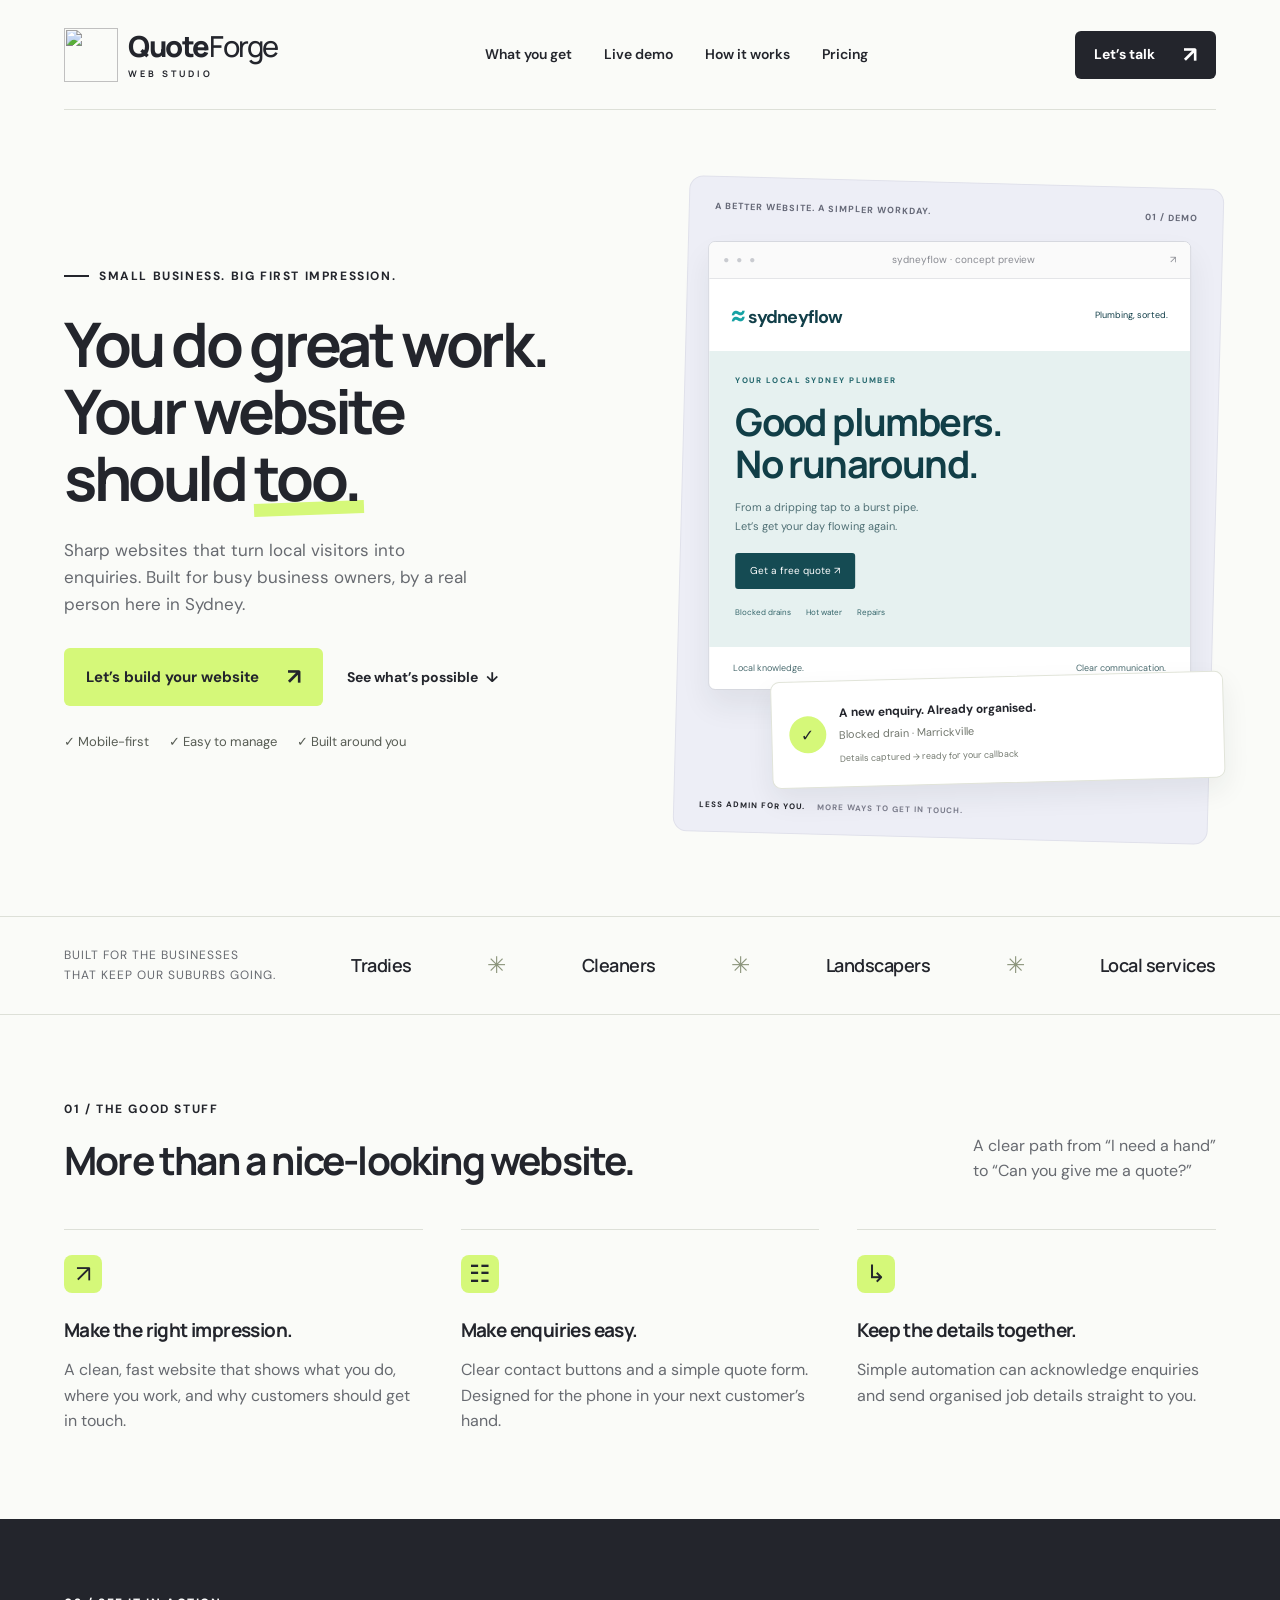
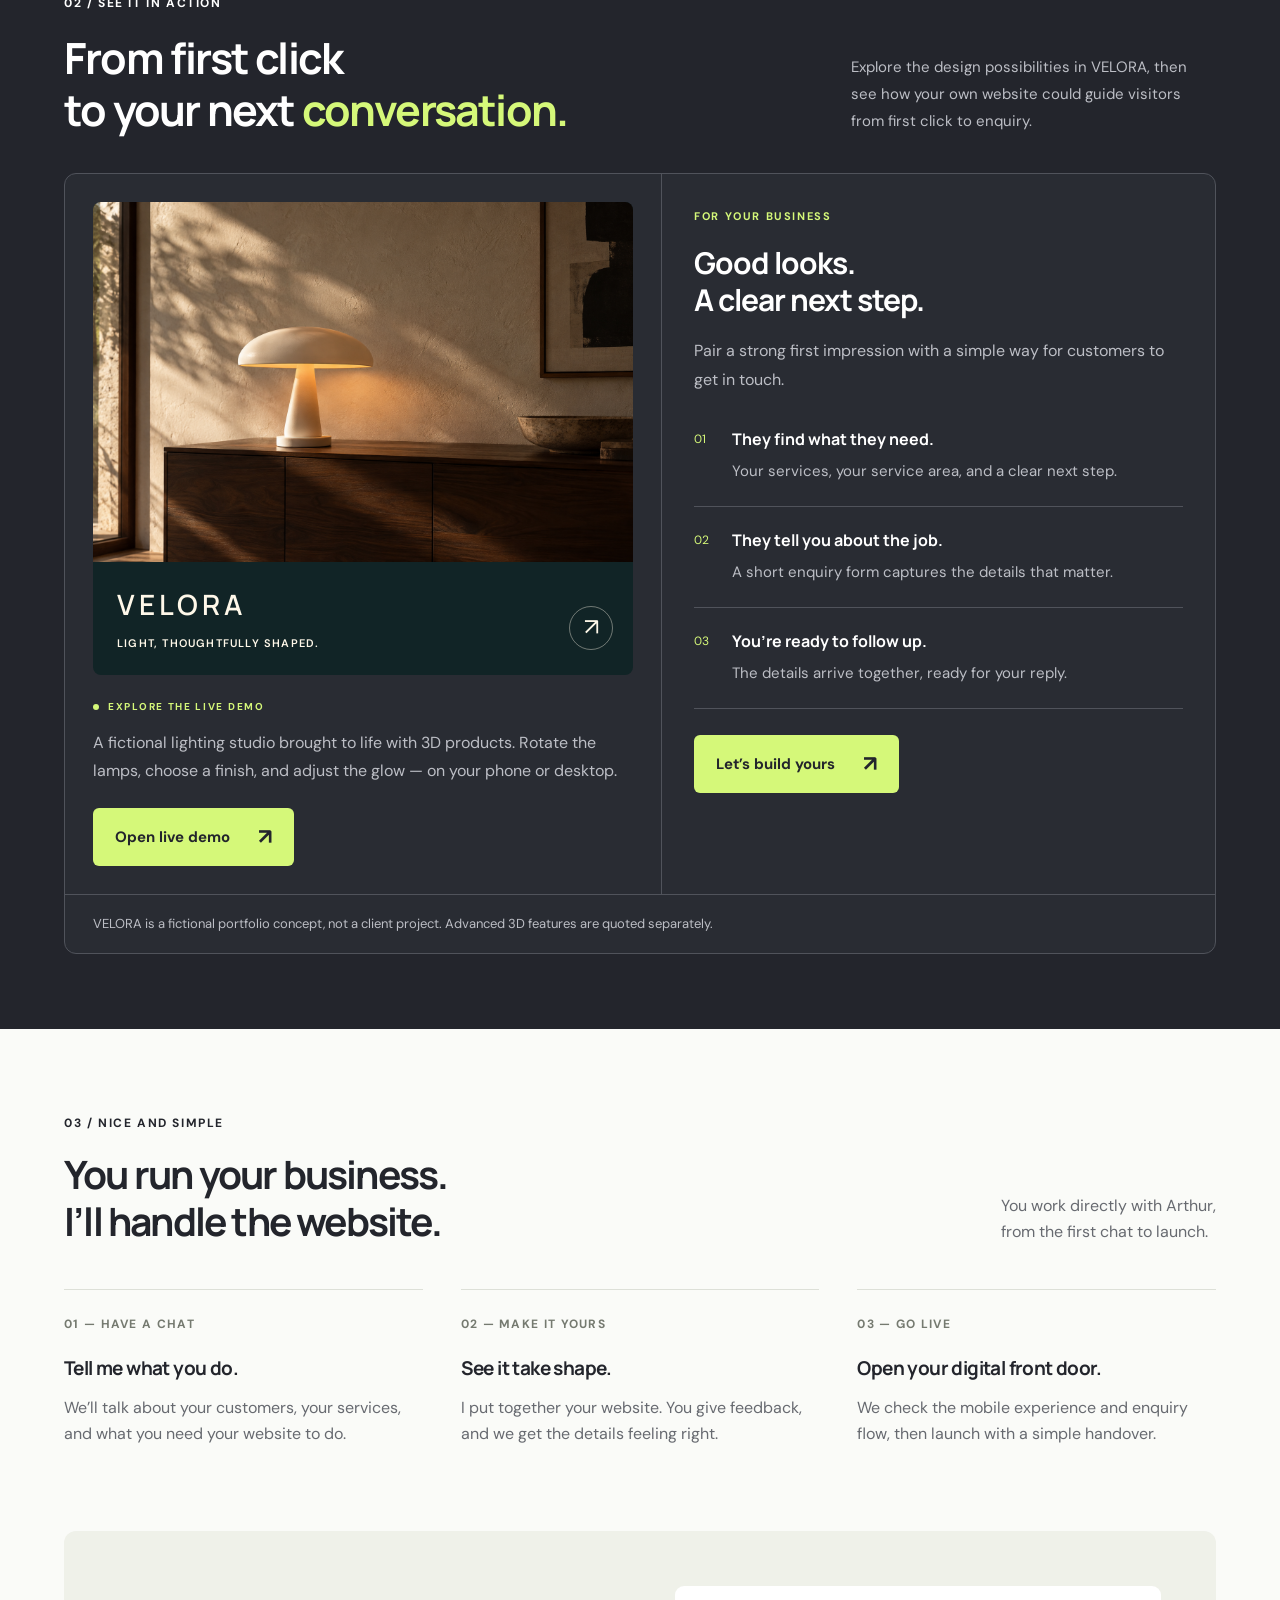
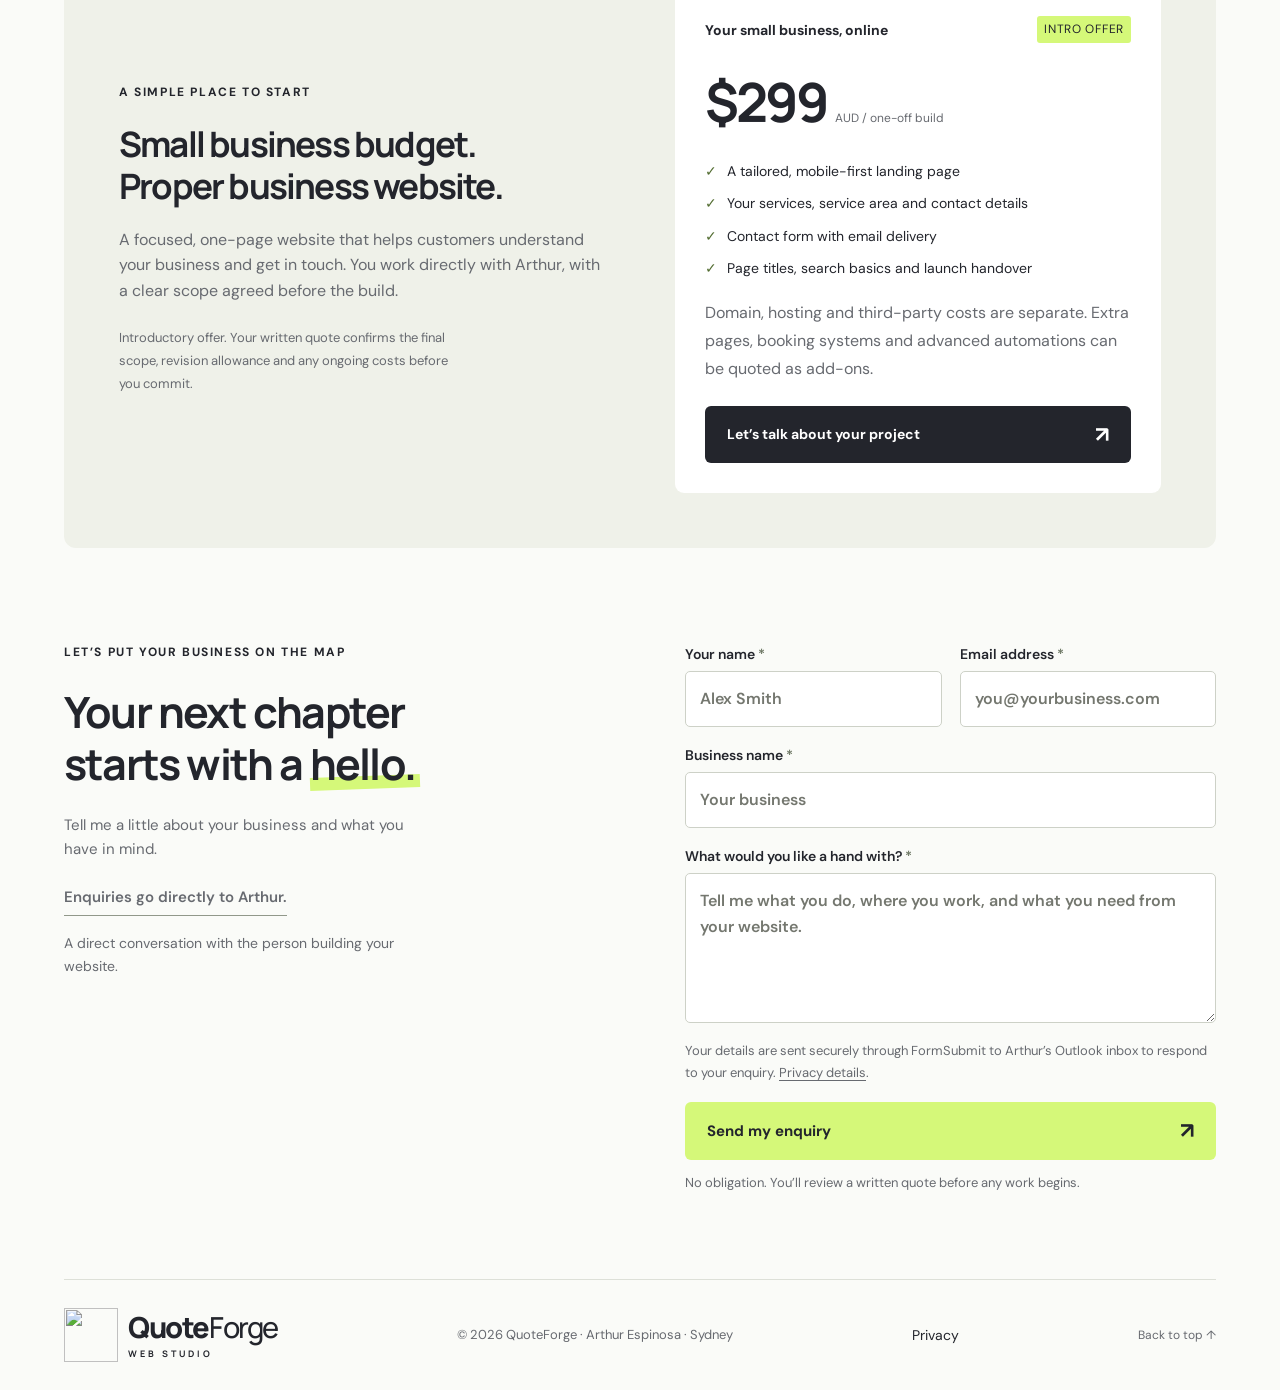
==== commit fd353c27: "Combine live demo and customer journey" ====
--- a/index.html
+++ b/index.html
@@ -5,13 +5,19 @@
 <div class="showcase" aria-label="Illustrative website and enquiry system"><div class="showcase-label"><span>A BETTER WEBSITE. A SIMPLER WORKDAY.</span><span>01 / DEMO</span></div><div class="browser"><div class="browser-bar"><span class="lights">● ● ●</span><span>sydneyflow · concept preview</span><span>↗</span></div><div class="demo-nav"><b><span class="water">≈</span> sydneyflow</b><span>Plumbing, sorted.</span></div><div class="demo-content"><div class="demo-tag">YOUR LOCAL SYDNEY PLUMBER</div><h2>Good plumbers.<br>No runaround.</h2><p>From a dripping tap to a burst pipe.<br>Let’s get your day flowing again.</p><a href="#work" class="demo-button">Get a free quote ↗</a><div class="demo-services"><span>Blocked drains</span><span>Hot water</span><span>Repairs</span></div></div><div class="demo-bottom"><span>Local knowledge.</span><span>Clear communication.</span></div></div><div class="lead-card"><div class="check-icon">✓</div><div><b>A new enquiry. Already organised.</b><p>Blocked drain · Marrickville</p><span>Details captured → ready for your callback</span></div></div><div class="showcase-footer">LESS ADMIN FOR YOU. <span>MORE WAYS TO GET IN TOUCH.</span></div></div></section>
 <div class="audience"><div class="wrap"><span>BUILT FOR THE BUSINESSES<br>THAT KEEP OUR SUBURBS GOING.</span><div>Tradies</div><i>✳</i><div>Cleaners</div><i>✳</i><div>Landscapers</div><i>✳</i><div>Local services</div></div></div>
 <section id="offer" class="section wrap"><div class="section-top"><div><div class="eyebrow">01 / THE GOOD STUFF</div><h2>More than a nice-looking website.</h2></div><p>A clear path from “I need a hand”<br>to “Can you give me a quote?”</p></div><div class="benefits"><article><span class="feature-icon">↗</span><h3>Make the right impression.</h3><p>A clean, fast website that shows what you do, where you work, and why customers should get in touch.</p></article><article><span class="feature-icon">☷</span><h3>Make enquiries easy.</h3><p>Clear contact buttons and a simple quote form. Designed for the phone in your next customer’s hand.</p></article><article><span class="feature-icon">↳</span><h3>Keep the details together.</h3><p>Simple automation can acknowledge enquiries and send organised job details straight to you.</p></article></div></section>
-<section id="work" class="work-section"><div class="wrap">
-<div class="portfolio-heading"><div><div class="eyebrow">02 / SEE IT IN ACTION</div><h2>See what your website<br>could <em>feel like.</em></h2></div><p>Explore a live website and see how thoughtful design and interactive details bring a business to life.</p></div>
-<article class="live-demo" aria-labelledby="velora-demo-title">
-<a class="live-demo-visual" href="https://arthurespinosajr.github.io/velora-lighting/" target="_blank" rel="noopener noreferrer" aria-label="Explore the VELORA lighting website (opens in a new tab)"><img src="velora-demo.png" width="1536" height="1024" loading="lazy" alt="A sculptural ivory lamp glowing on a walnut sideboard, from the VELORA lighting concept."><span class="demo-visual-caption"><b>VELORA</b><span>LIGHT, THOUGHTFULLY SHAPED.</span></span><span class="demo-visual-arrow" aria-hidden="true">↗</span></a>
-<div class="live-demo-copy"><div class="live-demo-label"><span aria-hidden="true"></span> LIVE WEBSITE DEMO</div><h3 id="velora-demo-title">VELORA<br><span>A different kind of showroom.</span></h3><p>A fictional lighting studio with a complete, interactive website. Rotate three 3D lamp designs, change their finishes, and adjust the glow to set the mood.</p><ul class="demo-feature-list" aria-label="Demo features"><li>Interactive 3D products</li><li>Live colour &amp; lighting controls</li><li>Responsive, animated design</li></ul><a class="button lime" href="https://arthurespinosajr.github.io/velora-lighting/" target="_blank" rel="noopener noreferrer" aria-label="Open VELORA live demo (opens in a new tab)">Open live demo <span aria-hidden="true">↗</span></a><p class="live-demo-note">Fictional business · Portfolio concept, not a client project.<br>Advanced 3D features are quoted separately.</p></div>
+<section id="work" class="work-section" aria-labelledby="work-heading"><div class="wrap">
+<div class="portfolio-heading"><div><div class="eyebrow">02 / SEE IT IN ACTION</div><h2 id="work-heading">From first click<br>to your next <em>conversation.</em></h2></div><p>Explore the design possibilities in VELORA, then see how your own website could guide visitors from first click to enquiry.</p></div>
+<article class="live-demo combined-demo" aria-label="VELORA demo and your customer journey">
+  <div class="demo-project">
+    <a class="live-demo-visual" href="https://arthurespinosajr.github.io/velora-lighting/" target="_blank" rel="noopener noreferrer" aria-label="Explore the VELORA lighting website (opens in a new tab)"><img src="velora-demo.png" width="1536" height="1024" loading="lazy" alt="A sculptural ivory lamp glowing on a walnut sideboard, from the VELORA lighting concept."><span class="demo-visual-caption"><b>VELORA</b><span>LIGHT, THOUGHTFULLY SHAPED.</span></span><span class="demo-visual-arrow" aria-hidden="true">↗</span></a>
+    <div class="demo-project-details"><div class="live-demo-label"><span aria-hidden="true"></span> EXPLORE THE LIVE DEMO</div><p>A fictional lighting studio brought to life with 3D products. Rotate the lamps, choose a finish, and adjust the glow — on your phone or desktop.</p><a class="button lime" href="https://arthurespinosajr.github.io/velora-lighting/" target="_blank" rel="noopener noreferrer" aria-label="Open VELORA live demo (opens in a new tab)">Open live demo <span aria-hidden="true">↗</span></a></div>
+  </div>
+  <div class="demo-journey"><div class="eyebrow">FOR YOUR BUSINESS</div><h3>Good looks.<br>A clear next step.</h3><p class="journey-intro">Pair a strong first impression with a simple way for customers to get in touch.</p>
+    <ol class="customer-journey" role="list" aria-label="Your customer’s journey"><li><span class="journey-number" aria-hidden="true">01</span><div><strong>They find what they need.</strong><p>Your services, your service area, and a clear next step.</p></div></li><li><span class="journey-number" aria-hidden="true">02</span><div><strong>They tell you about the job.</strong><p>A short enquiry form captures the details that matter.</p></div></li><li><span class="journey-number" aria-hidden="true">03</span><div><strong>You’re ready to follow up.</strong><p>The details arrive together, ready for your reply.</p></div></li></ol>
+    <a class="button lime" href="#contact">Let’s build yours <span aria-hidden="true">↗</span></a>
+  </div>
+  <p class="combined-demo-note">VELORA is a fictional portfolio concept, not a client project. Advanced 3D features are quoted separately.</p>
 </article>
-<div class="work-grid enquiry-showcase"><div><div class="eyebrow">GOOD LOOKS. A CLEAR NEXT STEP.</div><h2>From first click<br>to your next<br><em>conversation.</em></h2><p>Meet SydneyFlow, a fictional plumbing business. This concept shows how your website can do the groundwork before you pick up the phone.</p><span class="pill">DEMO CONCEPT · NOT A CLIENT PROJECT</span></div><div class="journey"><div><span class="step-number">01</span><div><h3>Your customer finds what they need.</h3><p>Services, service areas, and a clear next step.</p></div></div><div><span class="step-number">02</span><div><h3>They tell you about the job.</h3><p>A short form captures the details that matter.</p></div></div><div><span class="step-number">03</span><div><h3>You’re ready to follow up.</h3><p>An organised enquiry, without the back-and-forth.</p></div></div><a class="button lime" href="#contact">Picture this for your business <span>↗</span></a></div></div>
 </div></section>
 <section id="process" class="section wrap"><div class="section-top"><div><div class="eyebrow">03 / NICE AND SIMPLE</div><h2>You run your business.<br>I’ll handle the website.</h2></div><p>You work directly with Arthur,<br>from the first chat to launch.</p></div><div class="process"><article><span>01 — HAVE A CHAT</span><h3>Tell me what you do.</h3><p>We’ll talk about your customers, your services, and what you need your website to do.</p></article><article><span>02 — MAKE IT YOURS</span><h3>See it take shape.</h3><p>I put together your website. You give feedback, and we get the details feeling right.</p></article><article><span>03 — GO LIVE</span><h3>Open your digital front door.</h3><p>We check the mobile experience and enquiry flow, then launch with a simple handover.</p></article></div></section>
 <section class="wrap pricing" id="pricing"><div><div class="eyebrow">A SIMPLE PLACE TO START</div><h2>Small business budget.<br>Proper business website.</h2><p>A focused, one-page website that helps customers understand your business and get in touch. You work directly with Arthur, with a clear scope agreed before the build.</p><p class="price-note">Introductory offer. Your written quote confirms the final scope, revision allowance and any ongoing costs before you commit.</p></div><div class="price-card"><div class="price-top"><b>Your small business, online</b><span>INTRO OFFER</span></div><div class="price">$299 <span>AUD / one-off build</span></div><ul><li>A tailored, mobile-first landing page</li><li>Your services, service area and contact details</li><li>Contact form with email delivery</li><li>Page titles, search basics and launch handover</li></ul><p>Domain, hosting and third-party costs are separate. Extra pages, booking systems and advanced automations can be quoted as add-ons.</p><a href="#contact" class="button dark">Let’s talk about your project <span>↗</span></a></div></section>
--- a/responsive.css
+++ b/responsive.css
@@ -175,3 +175,42 @@
 @media (prefers-reduced-motion: reduce) {
   .button:hover { transform: none; }
 }
+
+/* One portfolio story, from the visual demo to the customer's next step. */
+.combined-demo {
+  grid-template-columns: minmax(0, 1.08fr) minmax(0, 1fr);
+  align-items: stretch;
+}
+.demo-project { min-width: 0; padding: 28px; border-right: 1px solid #50535b; }
+.combined-demo .live-demo-visual { margin: 0; border-radius: 8px; }
+.demo-project-details { padding-top: 24px; }
+.demo-project-details > p { color: #bcbec5; font-size: 16px; line-height: 1.8; margin-top: 14px; }
+.demo-project-details > .button { margin-top: 22px; }
+.demo-journey { min-width: 0; padding: 34px 32px; }
+.demo-journey > .eyebrow { color: var(--lime); font-size: 11px; }
+.demo-journey > h3 { font-size: 30px; letter-spacing: -1px; line-height: 1.25; margin: 18px 0; }
+.journey-intro { font-size: 16px; color: #bcbec5; line-height: 1.8; }
+.customer-journey { list-style: none; padding: 0; margin: 12px 0 26px; }
+.customer-journey > li {
+  display: grid; grid-template-columns: 24px minmax(0, 1fr); gap: 14px;
+  margin: 0; padding: 21px 0; border-bottom: 1px solid #50535b;
+}
+.customer-journey > li::before { content: none; }
+.journey-number { color: var(--lime); font-size: 12px; padding-top: 3px; }
+.customer-journey strong { display: block; font-family: Manrope, Arial, sans-serif; font-size: 16px; line-height: 1.5; }
+.customer-journey p { font-size: 15px; line-height: 1.8; color: #bcbec5; margin-top: 7px; }
+.combined-demo-note { grid-column: 1 / -1; border-top: 1px solid #50535b; padding: 17px 28px; color: #bcbec5; font-size: 13px; line-height: 1.8; }
+@media (max-width: 960px) {
+  .combined-demo { grid-template-columns: minmax(0, 1fr); }
+  .demo-project { padding: 0; border-right: 0; border-bottom: 1px solid #50535b; }
+  .combined-demo .live-demo-visual { border-radius: 0; }
+  .demo-project-details { padding: 26px 28px 30px; }
+  .demo-journey { padding: 30px 28px; }
+}
+@media (max-width: 600px) {
+  .demo-project-details, .demo-journey { padding: 25px 22px; }
+  .demo-project-details > .button, .demo-journey > .button { width: 100%; font-size: 15px; }
+  .demo-journey > h3 { font-size: 28px; }
+  .customer-journey > li { gap: 10px; padding-block: 19px; }
+  .combined-demo-note { padding: 17px 22px; }
+}
